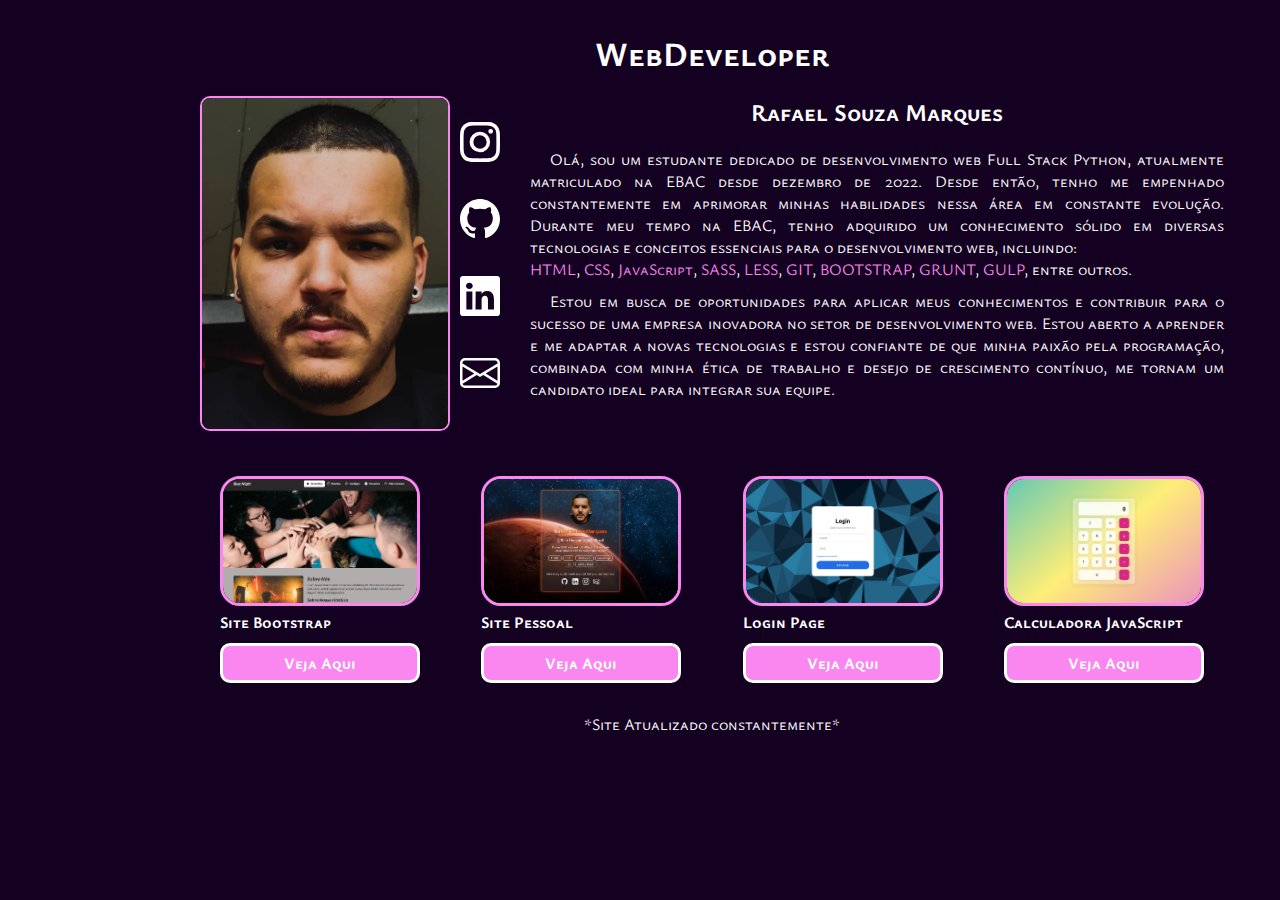
==== index.html @ 51029c61 "add files" ====
<!DOCTYPE html>
<html lang="en">
<head>
    <meta charset="UTF-8">
    <meta name="viewport" content="width=device-width, initial-scale=1.0">
    <title>Portifólio</title>
    <link rel="stylesheet" href="style.css">
</head>
<body>
    <div class="container">
        <header>
            <div class="animated-title">
                <div class="letter">W</div>
                <div class="letter">e</div>
                <div class="letter">b</div>
                <div class="letter">D</div>
                <div class="letter">e</div>
                <div class="letter">v</div>
                <div class="letter">e</div>
                <div class="letter">l</div>
                <div class="letter">o</div>
                <div class="letter">p</div>
                <div class="letter">e</div>
                <div class="letter">r</div>
            </div>
        </header>
        <section>
            <div class="layout">
                <div class="profile-photo">
                    <img src="./images/perfil.png" alt="Foto de Perfil">
                </div>
                <div class="social-links">
                    <a href="https://www.instagram.com/rsmarques/" target="_blank">
                        <svg xmlns="http://www.w3.org/2000/svg" width="16" height="16" fill="currentColor" class="bi bi-instagram" viewBox="0 0 16 16">
                            <path d="M8 0C5.829 0 5.556.01 4.703.048 3.85.088 3.269.222 2.76.42a3.917 3.917 0 0 0-1.417.923A3.927 3.927 0 0 0 .42 2.76C.222 3.268.087 3.85.048 4.7.01 5.555 0 5.827 0 8.001c0 2.172.01 2.444.048 3.297.04.852.174 1.433.372 1.942.205.526.478.972.923 1.417.444.445.89.719 1.416.923.51.198 1.09.333 1.942.372C5.555 15.99 5.827 16 8 16s2.444-.01 3.298-.048c.851-.04 1.434-.174 1.943-.372a3.916 3.916 0 0 0 1.416-.923c.445-.445.718-.891.923-1.417.197-.509.332-1.09.372-1.942C15.99 10.445 16 10.173 16 8s-.01-2.445-.048-3.299c-.04-.851-.175-1.433-.372-1.941a3.926 3.926 0 0 0-.923-1.417A3.911 3.911 0 0 0 13.24.42c-.51-.198-1.092-.333-1.943-.372C10.443.01 10.172 0 7.998 0h.003zm-.717 1.442h.718c2.136 0 2.389.007 3.232.046.78.035 1.204.166 1.486.275.373.145.64.319.92.599.28.28.453.546.598.92.11.281.24.705.275 1.485.039.843.047 1.096.047 3.231s-.008 2.389-.047 3.232c-.035.78-.166 1.203-.275 1.485a2.47 2.47 0 0 1-.599.919c-.28.28-.546.453-.92.598-.28.11-.704.24-1.485.276-.843.038-1.096.047-3.232.047s-2.39-.009-3.233-.047c-.78-.036-1.203-.166-1.485-.276a2.478 2.478 0 0 1-.92-.598 2.48 2.48 0 0 1-.6-.92c-.109-.281-.24-.705-.275-1.485-.038-.843-.046-1.096-.046-3.233 0-2.136.008-2.388.046-3.231.036-.78.166-1.204.276-1.486.145-.373.319-.64.599-.92.28-.28.546-.453.92-.598.282-.11.705-.24 1.485-.276.738-.034 1.024-.044 2.515-.045v.002zm4.988 1.328a.96.96 0 1 0 0 1.92.96.96 0 0 0 0-1.92zm-4.27 1.122a4.109 4.109 0 1 0 0 8.217 4.109 4.109 0 0 0 0-8.217zm0 1.441a2.667 2.667 0 1 1 0 5.334 2.667 2.667 0 0 1 0-5.334z"/>
                        </svg>
                    </a>
                    <a href="https://github.com/Juphyter" target="_blank">
                        <svg xmlns="http://www.w3.org/2000/svg" width="16" height="16" fill="currentColor" class="bi bi-github" viewBox="0 0 16 16">
                            <path d="M8 0C3.58 0 0 3.58 0 8c0 3.54 2.29 6.53 5.47 7.59.4.07.55-.17.55-.38 0-.19-.01-.82-.01-1.49-2.01.37-2.53-.49-2.69-.94-.09-.23-.48-.94-.82-1.13-.28-.15-.68-.52-.01-.53.63-.01 1.08.58 1.23.82.72 1.21 1.87.87 2.33.66.07-.52.28-.87.51-1.07-1.78-.2-3.64-.89-3.64-3.95 0-.87.31-1.59.82-2.15-.08-.2-.36-1.02.08-2.12 0 0 .67-.21 2.2.82.64-.18 1.32-.27 2-.27.68 0 1.36.09 2 .27 1.53-1.04 2.2-.82 2.2-.82.44 1.1.16 1.92.08 2.12.51.56.82 1.27.82 2.15 0 3.07-1.87 3.75-3.65 3.95.29.25.54.73.54 1.48 0 1.07-.01 1.93-.01 2.2 0 .21.15.46.55.38A8.012 8.012 0 0 0 16 8c0-4.42-3.58-8-8-8z"/>
                        </svg>
                    </a>
                    <a href="https://www.linkedin.com/in/rafael-marques-63996817b/" target="_blank">
                        <svg xmlns="http://www.w3.org/2000/svg" width="16" height="16" fill="currentColor" class="bi bi-linkedin" viewBox="0 0 16 16">
                            <path d="M0 1.146C0 .513.526 0 1.175 0h13.65C15.474 0 16 .513 16 1.146v13.708c0 .633-.526 1.146-1.175 1.146H1.175C.526 16 0 15.487 0 14.854V1.146zm4.943 12.248V6.169H2.542v7.225h2.401zm-1.2-8.212c.837 0 1.358-.554 1.358-1.248-.015-.709-.52-1.248-1.342-1.248-.822 0-1.359.54-1.359 1.248 0 .694.521 1.248 1.327 1.248h.016zm4.908 8.212V9.359c0-.216.016-.432.08-.586.173-.431.568-.878 1.232-.878.869 0 1.216.662 1.216 1.634v3.865h2.401V9.25c0-2.22-1.184-3.252-2.764-3.252-1.274 0-1.845.7-2.165 1.193v.025h-.016a5.54 5.54 0 0 1 .016-.025V6.169h-2.4c.03.678 0 7.225 0 7.225h2.4z"/>
                        </svg>
                    </a>
                    <a href="mailto:rsmarques128@gmail.com" target="_blank">
                        <svg xmlns="http://www.w3.org/2000/svg" width="16" height="16" fill="currentColor" class="bi bi-envelope" viewBox="0 0 16 16">
                            <path d="M0 4a2 2 0 0 1 2-2h12a2 2 0 0 1 2 2v8a2 2 0 0 1-2 2H2a2 2 0 0 1-2-2V4Zm2-1a1 1 0 0 0-1 1v.217l7 4.2 7-4.2V4a1 1 0 0 0-1-1H2Zm13 2.383-4.708 2.825L15 11.105V5.383Zm-.034 6.876-5.64-3.471L8 9.583l-1.326-.795-5.64 3.47A1 1 0 0 0 2 13h12a1 1 0 0 0 .966-.741ZM1 11.105l4.708-2.897L1 5.383v5.722Z"/>
                        </svg>
                    </a>
                </div>
                <div class="profile-text">
                    <h2>Rafael Souza Marques</h2>
                    <p><span class="space"></span>Olá, sou um estudante dedicado de desenvolvimento web Full Stack Python, atualmente matriculado na EBAC desde dezembro de 2022. Desde então, tenho me empenhado constantemente em aprimorar minhas habilidades nessa área em constante evolução. Durante meu tempo na EBAC, tenho adquirido um conhecimento sólido em diversas tecnologias e conceitos essenciais para o desenvolvimento web, incluindo:<br> <span class="text-highlight">HTML</span>, <span class="text-highlight">CSS</span>, <span class="text-highlight">JavaScript</span>, <span class="text-highlight">SASS</span>, <span class="text-highlight">LESS</span>, <span class="text-highlight">GIT</span>, <span class="text-highlight">BOOTSTRAP</span>, <span class="text-highlight">GRUNT</span>, <span class="text-highlight">GULP</span>, entre outros.</p>
                    <p><span class="space"></span>Estou em busca de oportunidades para aplicar meus conhecimentos e contribuir para o sucesso de uma empresa inovadora no setor de desenvolvimento web. Estou aberto a aprender e me adaptar a novas tecnologias e estou confiante de que minha paixão pela programação, combinada com minha ética de trabalho e desejo de crescimento contínuo, me tornam um candidato ideal para integrar sua equipe.</p>
                </div>
            </div>
        </section>
        <section class="project-link">
            <div class="sites">
                <img src="./images/sites/site1.png">
                <p class="subtitle">Site Bootstrap</p>
                <a href="https://best-night.vercel.app" target="_blank">
                    <button type="button">Veja Aqui</button>
                </a>
            </div>
            <div class="sites">
                <img src="./images/sites/site2.png">
                <p class="subtitle">Site Pessoal</p>
                <a href="https://profile-site-rust.vercel.app" target="_blank">
                    <button type="button">Veja Aqui</button>
                </a>
            </div>
            <div class="sites">
                <img src="./images/sites/site3.png">
                <p class="subtitle">Login Page</p>
                <a href="https://login-page-practice-alpha.vercel.app" target="_blank">
                    <button type="button">Veja Aqui</button>
                </a>
            </div>
            <div class="sites">
                <img src="./images/sites/site4.png">
                <p class="subtitle">Calculadora JavaScript</p>
                <a href="https://calculadora-treino.vercel.app" target="_blank">
                    <button type="button">Veja Aqui</button>
                </a>
            </div>
        </section>
        <footer>
            *Site Atualizado constantemente*
        </footer>
    </div>
</body>
</html>
---- style.css ----
@import url('https://fonts.googleapis.com/css2?family=Ysabeau+SC:wght@500;700&display=swap');

* {
    padding: 0;
    margin: 0;
    box-sizing: border-box;
    font-family: 'Ysabeau SC', sans-serif;
}

html, body, .wrapper {
    min-height: 100%;
}

a {
    text-decoration: none;
    color: none;
}

.space {
    padding-right: 20px;
}

.text-highlight {
    color: rgb(250, 135, 240);
}

body {
    background-color: #140021;
    color: #ffffff;
    background-position: unset;
}

.container {
    max-width: 1024px;
    width: 100%;
    margin: 10px 200px 10px 200px;
}

header {
    padding-top: 20px;
    padding-bottom: 20px;
    align-items: center;
    text-align: center;
}

.animated-title {
    display: flex;
    align-items: center;
    justify-content: center;
    font-size: 34px;
}

.letter {
    transition: 0.4s;
    transform: translateX(0);
    cursor: grab;
    color: #ffffff;
    font-weight: bold;
}

.letter:hover {
    cursor: pointer;
    transform: translateY(-1rem);
    background: -webkit-linear-gradient(120deg, hsl(290, 71%, 51%), hsl(298, 91%, 27%));
    -webkit-background-clip: text;
    -webkit-text-fill-color: transparent;
}

.layout {
    display: flex;
    padding-bottom: 20px;
}

.profile-photo img {
    width: 250px;
    border-radius: 10px;
    border: solid 2px rgb(250, 135, 240);
}

.social-links {
    display: block;
    padding: 10px;
}

.social-links a {
    color: #fff;
}

.social-links a svg {
    height: 4.5rem;
    width: 40px;
}

svg:hover {
    scale: 1.1;
    transition: 0.2s ease-out;
    cursor: pointer;
    color: rgb(250, 135, 240);
}

.profile-text {
    padding-left: 20px;
}

.profile-text h2 {
    align-items: center;
    text-align: center;
    padding-bottom: 20px;
}

.profile-text p {
    text-align: justify;
    padding-bottom: 10px;
}

.project-link {
    display: flex;
    justify-content: space-between;
}

.sites {
    padding: 20px;
}

.sites img {
    width: 200px;
    height: 130px;
    border-radius: 20px;
    border: solid 3px rgb(250, 135, 240);
}

.sites p {
    font-size: 16px;
    color: #fff;
    padding-bottom: 10px;
    font-weight: bold;
}

.sites button {
    display: block;
    width: 100%;
    padding: 6px 0;
    border: none;
    font-weight: bold;
    background-color: rgb(250, 135, 240);
    color: #fff;
    font-size: 16px;
    border-radius: 10px;
    border: solid 3px #fff;
}

.sites button:hover {
    scale: 1.1;
    transition: 0.2s ease-out;
    cursor: pointer;
}

footer {
    text-align: center;
    padding: 10px;
}
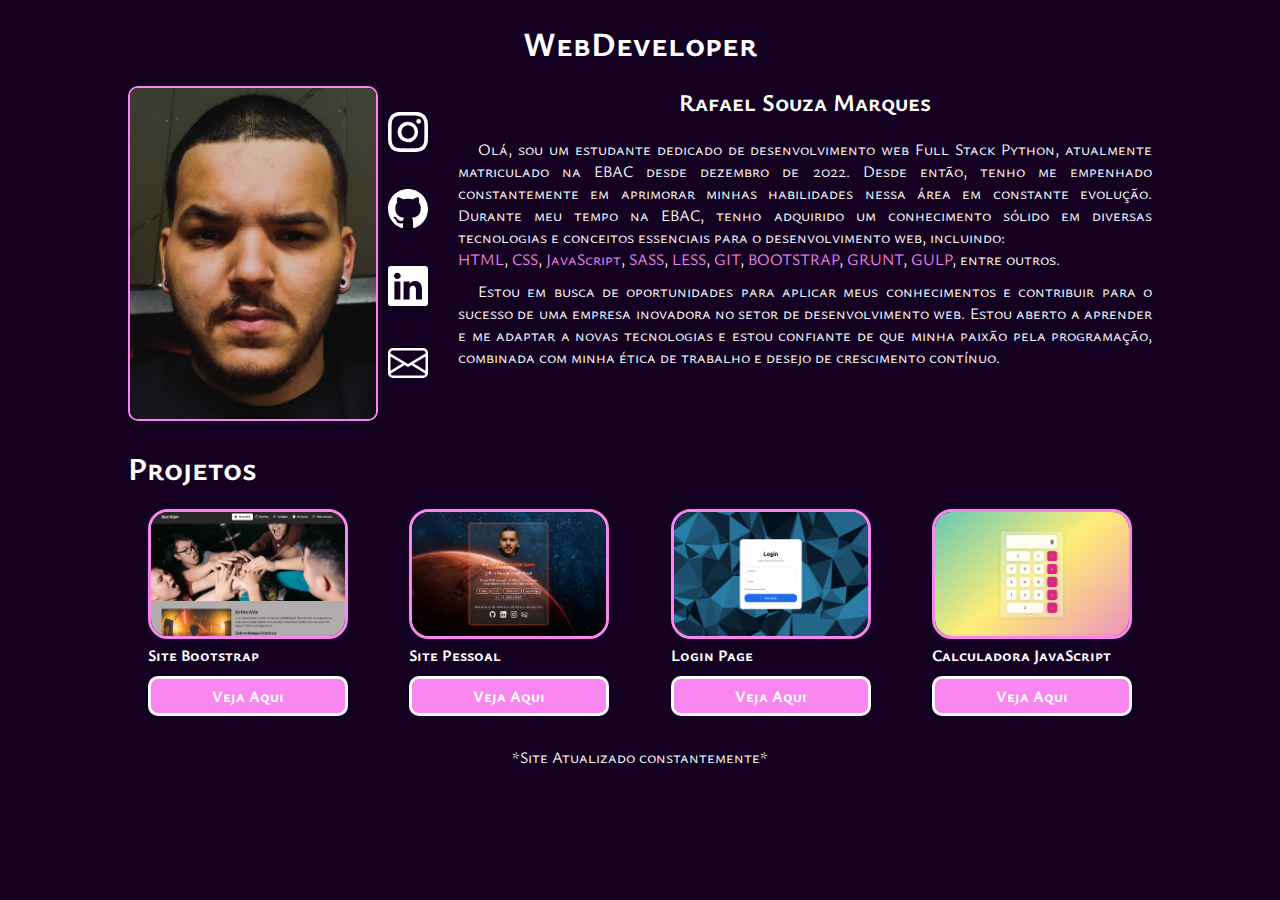
==== commit d4b9d65d: "Update index.html" ====
--- a/index.html
+++ b/index.html
@@ -54,10 +54,13 @@
                 <div class="profile-text">
                     <h2>Rafael Souza Marques</h2>
                     <p><span class="space"></span>Olá, sou um estudante dedicado de desenvolvimento web Full Stack Python, atualmente matriculado na EBAC desde dezembro de 2022. Desde então, tenho me empenhado constantemente em aprimorar minhas habilidades nessa área em constante evolução. Durante meu tempo na EBAC, tenho adquirido um conhecimento sólido em diversas tecnologias e conceitos essenciais para o desenvolvimento web, incluindo:<br> <span class="text-highlight">HTML</span>, <span class="text-highlight">CSS</span>, <span class="text-highlight">JavaScript</span>, <span class="text-highlight">SASS</span>, <span class="text-highlight">LESS</span>, <span class="text-highlight">GIT</span>, <span class="text-highlight">BOOTSTRAP</span>, <span class="text-highlight">GRUNT</span>, <span class="text-highlight">GULP</span>, entre outros.</p>
-                    <p><span class="space"></span>Estou em busca de oportunidades para aplicar meus conhecimentos e contribuir para o sucesso de uma empresa inovadora no setor de desenvolvimento web. Estou aberto a aprender e me adaptar a novas tecnologias e estou confiante de que minha paixão pela programação, combinada com minha ética de trabalho e desejo de crescimento contínuo, me tornam um candidato ideal para integrar sua equipe.</p>
+                    <p><span class="space"></span>Estou em busca de oportunidades para aplicar meus conhecimentos e contribuir para o sucesso de uma empresa inovadora no setor de desenvolvimento web. Estou aberto a aprender e me adaptar a novas tecnologias e estou confiante de que minha paixão pela programação, combinada com minha ética de trabalho e desejo de crescimento contínuo.</p>
                 </div>
             </div>
         </section>
+        <div class="project-title">
+            <h1>Projetos</h1>
+        </div>
         <section class="project-link">
             <div class="sites">
                 <img src="./images/sites/site1.png">
@@ -93,4 +96,4 @@
         </footer>
     </div>
 </body>
-</html>+</html>
--- a/style.css
+++ b/style.css
@@ -33,7 +33,7 @@
 .container {
     max-width: 1024px;
     width: 100%;
-    margin: 10px 200px 10px 200px;
+    margin: 0 auto;
 }
 
 header {
@@ -158,4 +158,96 @@
 footer {
     text-align: center;
     padding: 10px;
-}+}
+
+@media (min-width: 768px) and (max-width: 1023px) {
+    .container {
+        width: 80%;
+    }
+    
+    .layout {
+      display: block;
+    }
+    
+    .profile-photo {
+        align-items: center;
+        justify-content: center;
+        text-align: center;
+    }
+
+    .profile-photo img {
+      width: 100%;
+      max-width: 250px;
+      height: auto;
+    }
+
+    .social-links {
+        display: flex;
+        align-items: center;
+        justify-content: center;
+    }
+    
+    .social-links svg {
+        padding: 5px;
+    }
+    
+    .project-link {
+        display: grid;
+        grid-template-columns: 1fr 1fr;
+
+    }
+
+    .sites img {
+      width: 100%;
+      height: auto;
+    }
+}
+  
+@media (max-width: 768px) {
+    .container {
+        max-width: 640px;
+        width: 80%;
+    }
+
+    .layout {
+        display: block;
+    }
+
+    .profile-photo {
+        align-items: center;
+        justify-content: center;
+        text-align: center;
+    }
+
+    .profile-photo img {
+        width: 100%;
+        max-width: 40%;
+    }
+
+    .social-links {
+        display: flex;
+        align-items: center;
+        justify-content: center;
+    }
+
+    .social-links svg {
+        padding: 5px;
+    }
+
+    .profile-text {
+        padding-left: 0;
+        padding-right: 20px;
+    }
+      
+    
+    .project-link {
+        display: block;
+        align-items: center;
+        justify-content: center;
+    }
+
+    .project-link img {
+        width: 100%;
+        height: 100%;
+    }
+}
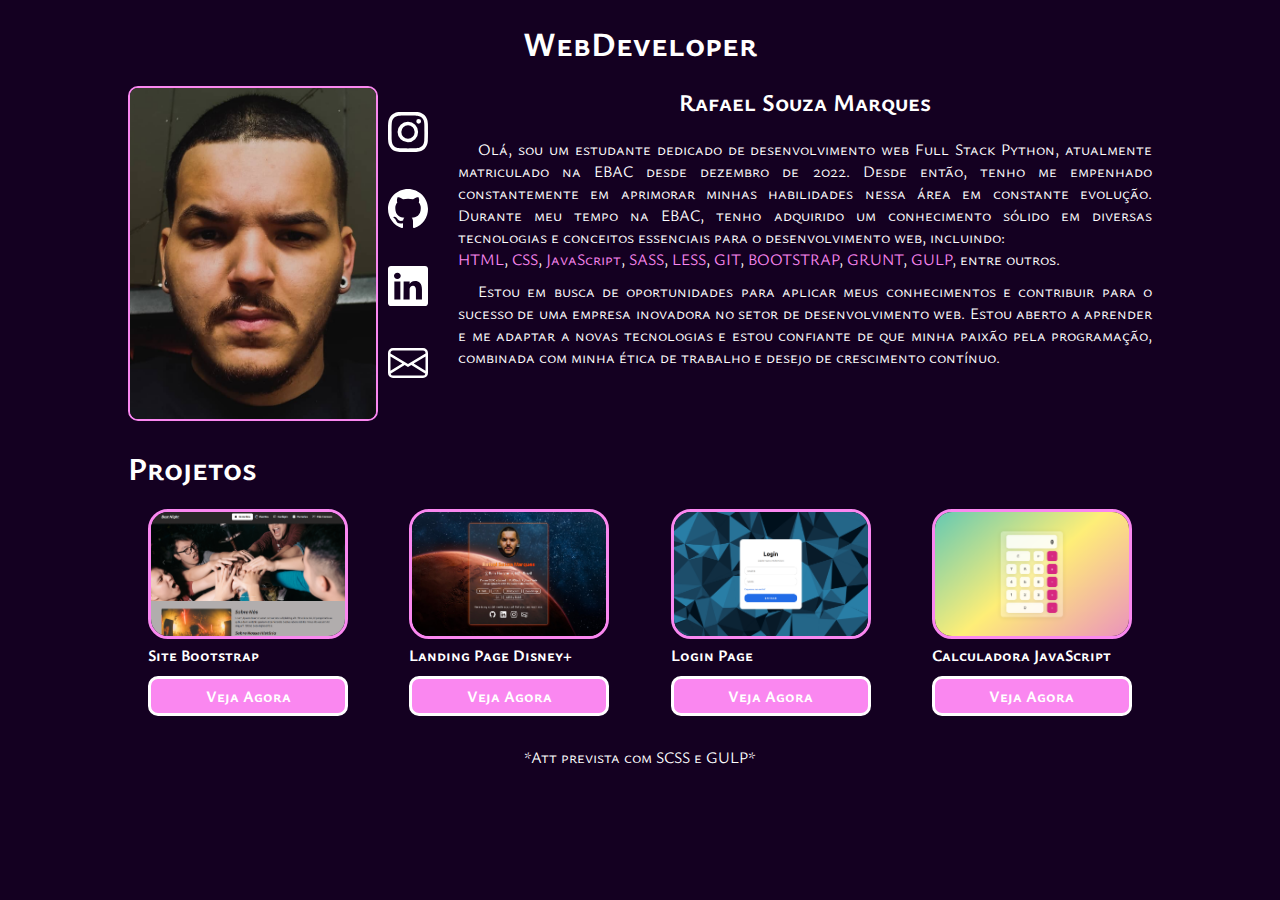
==== commit debff8a8: "Add teste" ====
--- a/index.html
+++ b/index.html
@@ -3,7 +3,7 @@
 <head>
     <meta charset="UTF-8">
     <meta name="viewport" content="width=device-width, initial-scale=1.0">
-    <title>Portifólio</title>
+    <title>Portfólio Rafael teste</title>
     <link rel="stylesheet" href="style.css">
 </head>
 <body>
@@ -35,7 +35,7 @@
                             <path d="M8 0C5.829 0 5.556.01 4.703.048 3.85.088 3.269.222 2.76.42a3.917 3.917 0 0 0-1.417.923A3.927 3.927 0 0 0 .42 2.76C.222 3.268.087 3.85.048 4.7.01 5.555 0 5.827 0 8.001c0 2.172.01 2.444.048 3.297.04.852.174 1.433.372 1.942.205.526.478.972.923 1.417.444.445.89.719 1.416.923.51.198 1.09.333 1.942.372C5.555 15.99 5.827 16 8 16s2.444-.01 3.298-.048c.851-.04 1.434-.174 1.943-.372a3.916 3.916 0 0 0 1.416-.923c.445-.445.718-.891.923-1.417.197-.509.332-1.09.372-1.942C15.99 10.445 16 10.173 16 8s-.01-2.445-.048-3.299c-.04-.851-.175-1.433-.372-1.941a3.926 3.926 0 0 0-.923-1.417A3.911 3.911 0 0 0 13.24.42c-.51-.198-1.092-.333-1.943-.372C10.443.01 10.172 0 7.998 0h.003zm-.717 1.442h.718c2.136 0 2.389.007 3.232.046.78.035 1.204.166 1.486.275.373.145.64.319.92.599.28.28.453.546.598.92.11.281.24.705.275 1.485.039.843.047 1.096.047 3.231s-.008 2.389-.047 3.232c-.035.78-.166 1.203-.275 1.485a2.47 2.47 0 0 1-.599.919c-.28.28-.546.453-.92.598-.28.11-.704.24-1.485.276-.843.038-1.096.047-3.232.047s-2.39-.009-3.233-.047c-.78-.036-1.203-.166-1.485-.276a2.478 2.478 0 0 1-.92-.598 2.48 2.48 0 0 1-.6-.92c-.109-.281-.24-.705-.275-1.485-.038-.843-.046-1.096-.046-3.233 0-2.136.008-2.388.046-3.231.036-.78.166-1.204.276-1.486.145-.373.319-.64.599-.92.28-.28.546-.453.92-.598.282-.11.705-.24 1.485-.276.738-.034 1.024-.044 2.515-.045v.002zm4.988 1.328a.96.96 0 1 0 0 1.92.96.96 0 0 0 0-1.92zm-4.27 1.122a4.109 4.109 0 1 0 0 8.217 4.109 4.109 0 0 0 0-8.217zm0 1.441a2.667 2.667 0 1 1 0 5.334 2.667 2.667 0 0 1 0-5.334z"/>
                         </svg>
                     </a>
-                    <a href="https://github.com/Juphyter" target="_blank">
+                    <a href="https://github.com/RafaelMarques128" target="_blank">
                         <svg xmlns="http://www.w3.org/2000/svg" width="16" height="16" fill="currentColor" class="bi bi-github" viewBox="0 0 16 16">
                             <path d="M8 0C3.58 0 0 3.58 0 8c0 3.54 2.29 6.53 5.47 7.59.4.07.55-.17.55-.38 0-.19-.01-.82-.01-1.49-2.01.37-2.53-.49-2.69-.94-.09-.23-.48-.94-.82-1.13-.28-.15-.68-.52-.01-.53.63-.01 1.08.58 1.23.82.72 1.21 1.87.87 2.33.66.07-.52.28-.87.51-1.07-1.78-.2-3.64-.89-3.64-3.95 0-.87.31-1.59.82-2.15-.08-.2-.36-1.02.08-2.12 0 0 .67-.21 2.2.82.64-.18 1.32-.27 2-.27.68 0 1.36.09 2 .27 1.53-1.04 2.2-.82 2.2-.82.44 1.1.16 1.92.08 2.12.51.56.82 1.27.82 2.15 0 3.07-1.87 3.75-3.65 3.95.29.25.54.73.54 1.48 0 1.07-.01 1.93-.01 2.2 0 .21.15.46.55.38A8.012 8.012 0 0 0 16 8c0-4.42-3.58-8-8-8z"/>
                         </svg>
@@ -45,7 +45,7 @@
                             <path d="M0 1.146C0 .513.526 0 1.175 0h13.65C15.474 0 16 .513 16 1.146v13.708c0 .633-.526 1.146-1.175 1.146H1.175C.526 16 0 15.487 0 14.854V1.146zm4.943 12.248V6.169H2.542v7.225h2.401zm-1.2-8.212c.837 0 1.358-.554 1.358-1.248-.015-.709-.52-1.248-1.342-1.248-.822 0-1.359.54-1.359 1.248 0 .694.521 1.248 1.327 1.248h.016zm4.908 8.212V9.359c0-.216.016-.432.08-.586.173-.431.568-.878 1.232-.878.869 0 1.216.662 1.216 1.634v3.865h2.401V9.25c0-2.22-1.184-3.252-2.764-3.252-1.274 0-1.845.7-2.165 1.193v.025h-.016a5.54 5.54 0 0 1 .016-.025V6.169h-2.4c.03.678 0 7.225 0 7.225h2.4z"/>
                         </svg>
                     </a>
-                    <a href="mailto:rsmarques128@gmail.com" target="_blank">
+                    <a href="mailto:rsmarquesprog@gmail.com" target="_blank">
                         <svg xmlns="http://www.w3.org/2000/svg" width="16" height="16" fill="currentColor" class="bi bi-envelope" viewBox="0 0 16 16">
                             <path d="M0 4a2 2 0 0 1 2-2h12a2 2 0 0 1 2 2v8a2 2 0 0 1-2 2H2a2 2 0 0 1-2-2V4Zm2-1a1 1 0 0 0-1 1v.217l7 4.2 7-4.2V4a1 1 0 0 0-1-1H2Zm13 2.383-4.708 2.825L15 11.105V5.383Zm-.034 6.876-5.64-3.471L8 9.583l-1.326-.795-5.64 3.47A1 1 0 0 0 2 13h12a1 1 0 0 0 .966-.741ZM1 11.105l4.708-2.897L1 5.383v5.722Z"/>
                         </svg>
@@ -66,33 +66,33 @@
                 <img src="./images/sites/site1.png">
                 <p class="subtitle">Site Bootstrap</p>
                 <a href="https://best-night.vercel.app" target="_blank">
-                    <button type="button">Veja Aqui</button>
+                    <button type="button">Veja Agora</button>
                 </a>
             </div>
             <div class="sites">
                 <img src="./images/sites/site2.png">
-                <p class="subtitle">Site Pessoal</p>
-                <a href="https://profile-site-rust.vercel.app" target="_blank">
-                    <button type="button">Veja Aqui</button>
+                <p class="subtitle">Landing Page Disney+</p>
+                <a href="https://clone-disneyplus-ojfk.vercel.app" target="_blank">
+                    <button type="button">Veja Agora</button>
                 </a>
             </div>
             <div class="sites">
                 <img src="./images/sites/site3.png">
                 <p class="subtitle">Login Page</p>
                 <a href="https://login-page-practice-alpha.vercel.app" target="_blank">
-                    <button type="button">Veja Aqui</button>
+                    <button type="button">Veja Agora</button>
                 </a>
             </div>
             <div class="sites">
                 <img src="./images/sites/site4.png">
                 <p class="subtitle">Calculadora JavaScript</p>
                 <a href="https://calculadora-treino.vercel.app" target="_blank">
-                    <button type="button">Veja Aqui</button>
+                    <button type="button">Veja Agora</button>
                 </a>
             </div>
         </section>
         <footer>
-            *Site Atualizado constantemente*
+            *Att prevista com SCSS e GULP*
         </footer>
     </div>
 </body>
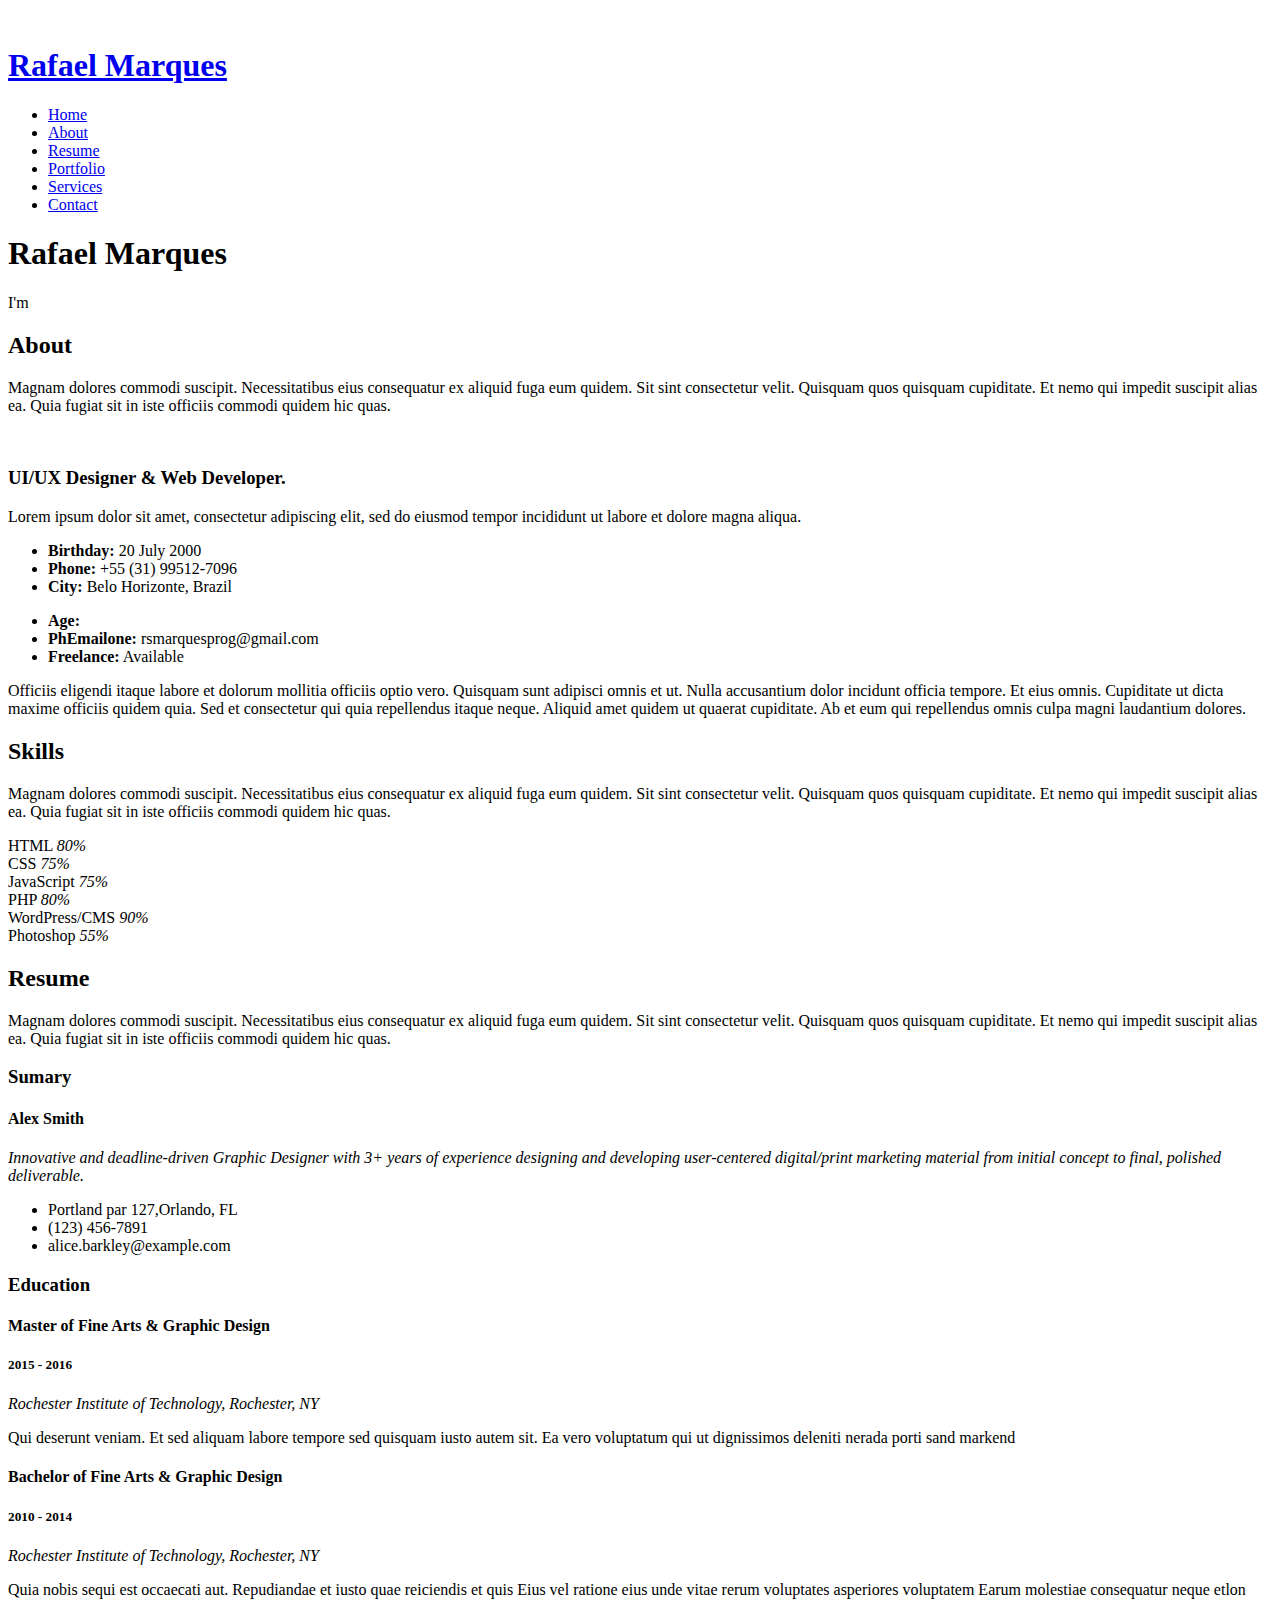
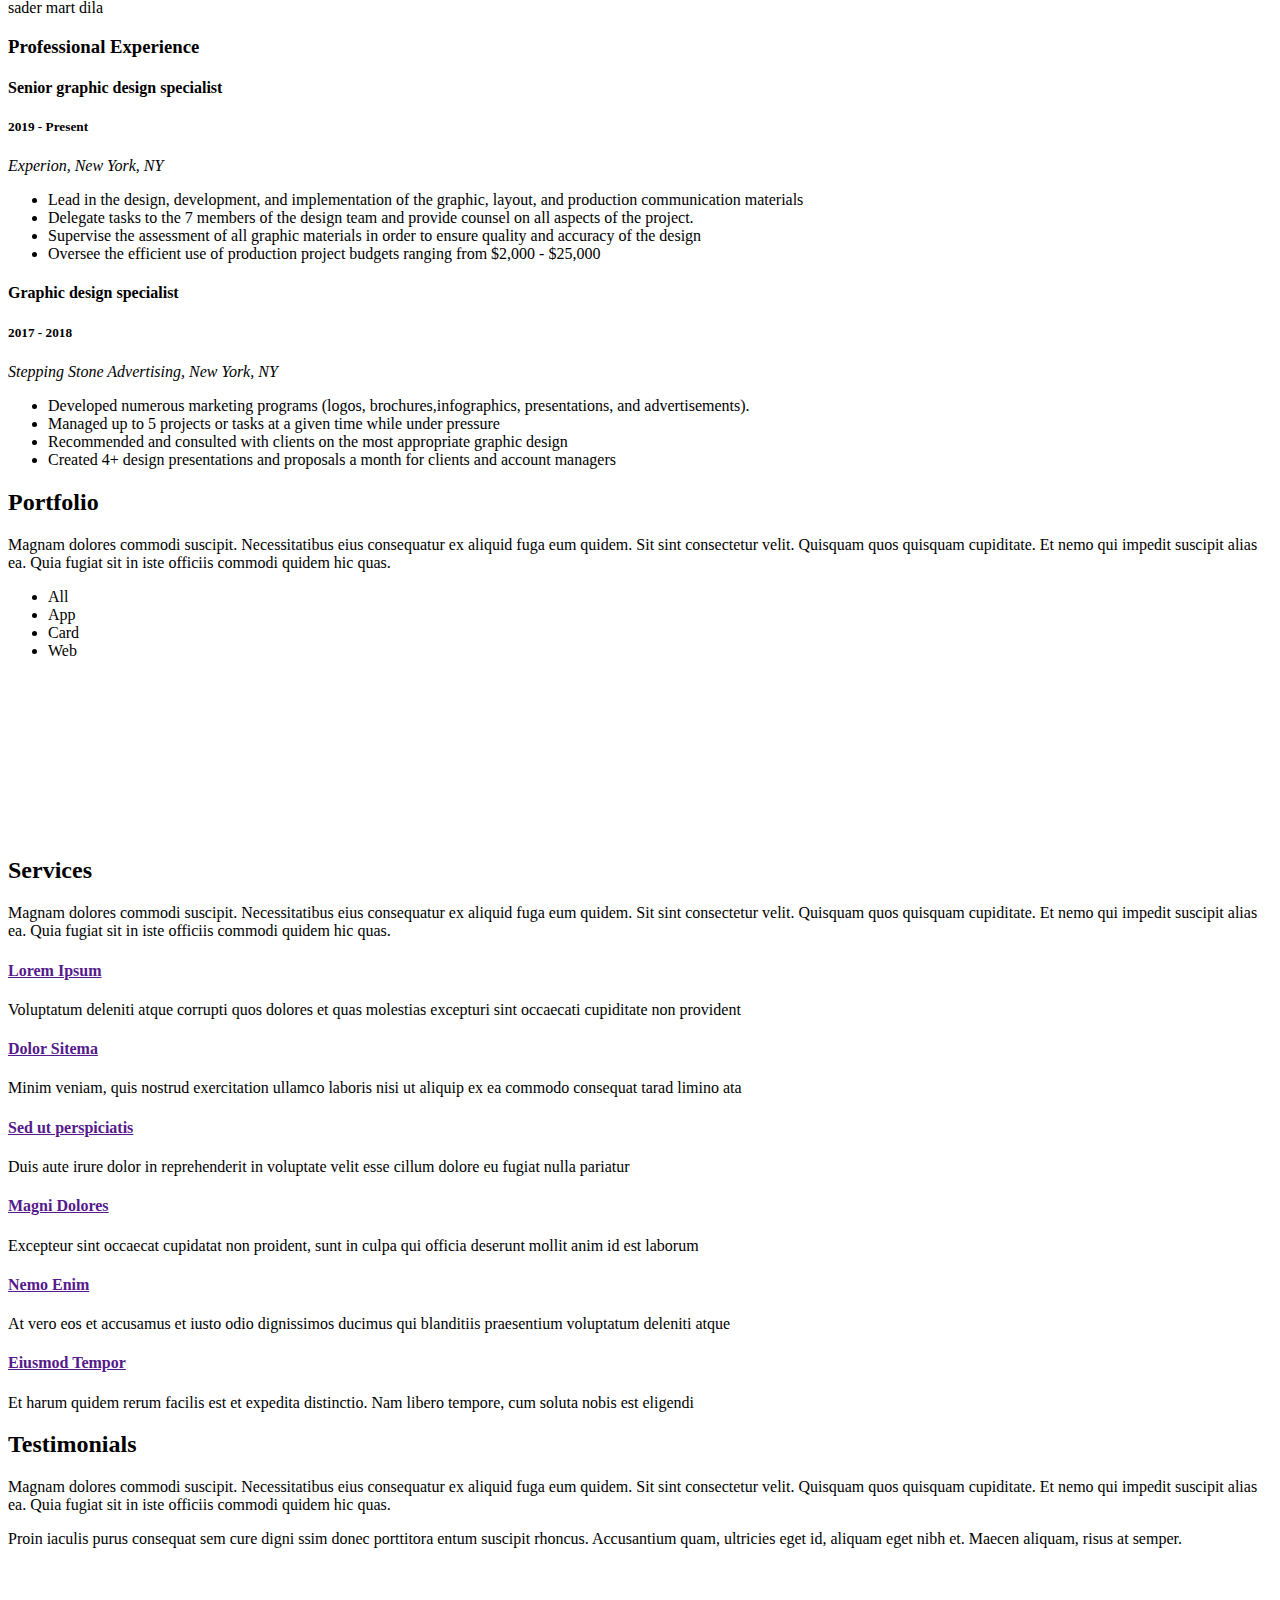
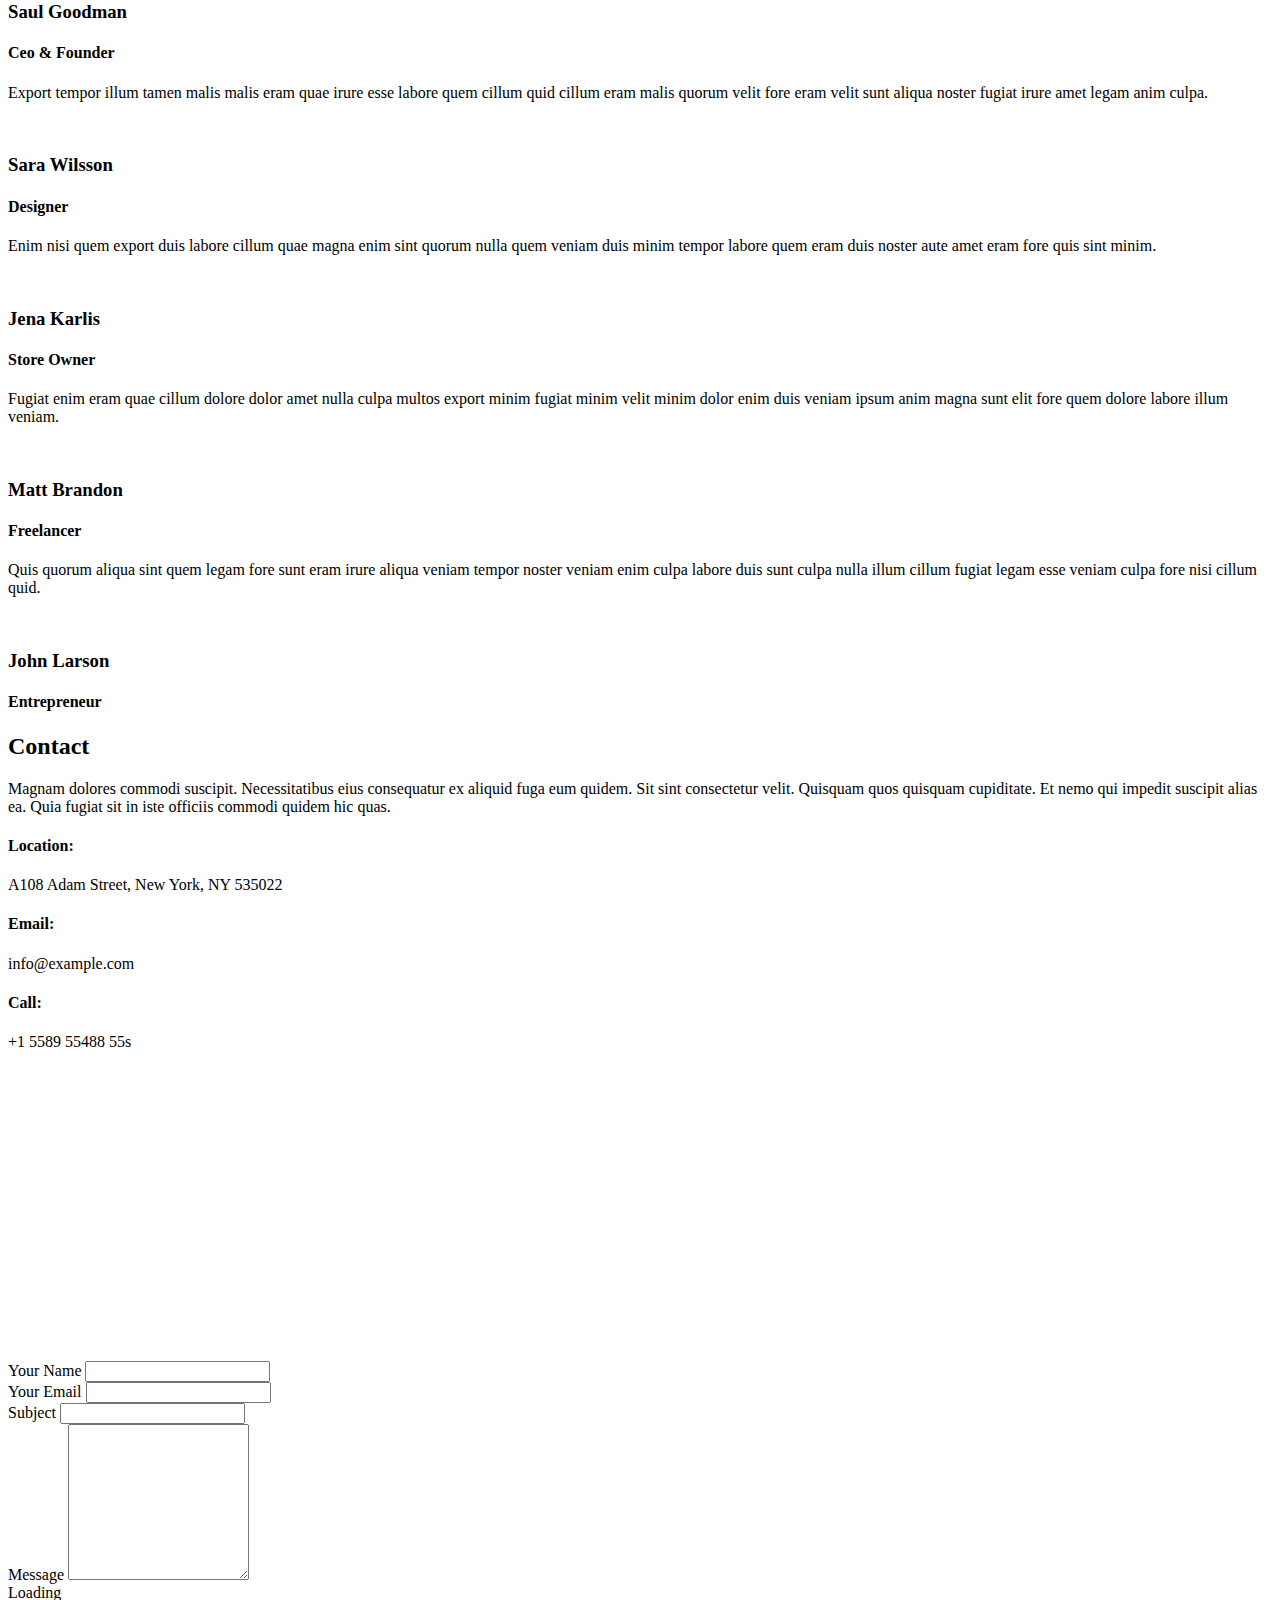
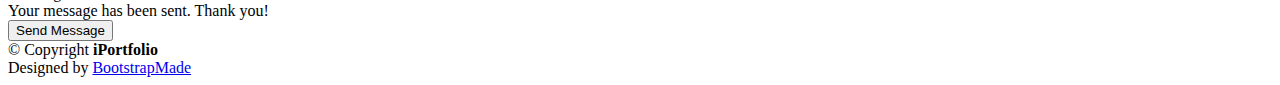
==== commit 826a0fc2: "Add age date script" ====
--- a/index.html
+++ b/index.html
@@ -1,99 +1,611 @@
 <!DOCTYPE html>
-<html lang="en">
+<html lang="pt-br">
+
 <head>
-    <meta charset="UTF-8">
-    <meta name="viewport" content="width=device-width, initial-scale=1.0">
-    <title>Portfólio Rafael teste</title>
-    <link rel="stylesheet" href="style.css">
+  <meta charset="utf-8">
+  <meta content="width=device-width, initial-scale=1.0" name="viewport">
+
+  <title>Portfolio</title>
+  <meta content="" name="description">
+  <meta content="" name="keywords">
+
+  <!-- Favicons -->
+  <link href="assets/img/favicon.png" rel="icon">
+  <link href="assets/img/apple-touch-icon.png" rel="apple-touch-icon">
+
+  <!-- Google Fonts -->
+  <link href="https://fonts.googleapis.com/css?family=Open+Sans:300,300i,400,400i,600,600i,700,700i|Raleway:300,300i,400,400i,500,500i,600,600i,700,700i|Poppins:300,300i,400,400i,500,500i,600,600i,700,700i" rel="stylesheet">
+
+  <!-- Vendor CSS Files -->
+  <link href="assets/vendor/aos/aos.css" rel="stylesheet">
+  <link href="assets/vendor/bootstrap/css/bootstrap.min.css" rel="stylesheet">
+  <link href="assets/vendor/bootstrap-icons/bootstrap-icons.css" rel="stylesheet">
+  <link href="assets/vendor/boxicons/css/boxicons.min.css" rel="stylesheet">
+  <link href="assets/vendor/glightbox/css/glightbox.min.css" rel="stylesheet">
+  <link href="assets/vendor/swiper/swiper-bundle.min.css" rel="stylesheet">
+
+  <!-- Template Main CSS File -->
+  <link href="assets/css/style.css" rel="stylesheet">
+
+  <!-- =======================================================
+  * Template Name: iPortfolio
+  * Updated: Jan 29 2024 with Bootstrap v5.3.2
+  * Template URL: https://bootstrapmade.com/iportfolio-bootstrap-portfolio-websites-template/
+  * Author: BootstrapMade.com
+  * License: https://bootstrapmade.com/license/
+  ======================================================== -->
 </head>
+
 <body>
+
+  <!-- ======= Mobile nav toggle button ======= -->
+  <i class="bi bi-list mobile-nav-toggle d-xl-none"></i>
+
+  <!-- ======= Header ======= -->
+  <header id="header">
+    <div class="d-flex flex-column">
+
+      <div class="profile">
+        <img src="assets/img/profile-img.jpg" alt="" class="img-fluid rounded-circle">
+        <h1 class="text-light"><a href="index.html">Rafael Marques</a></h1>
+        <div class="social-links mt-3 text-center">
+          <a href="#" class="twitter"><i class="bx bxl-twitter"></i></a>
+          <a href="#" class="facebook"><i class="bx bxl-facebook"></i></a>
+          <a href="#" class="instagram"><i class="bx bxl-instagram"></i></a>
+          <a href="#" class="linkedin"><i class="bx bxl-linkedin"></i></a>
+        </div>
+      </div>
+
+      <nav id="navbar" class="nav-menu navbar">
+        <ul>
+          <li><a href="#hero" class="nav-link scrollto active"><i class="bx bx-home"></i> <span>Home</span></a></li>
+          <li><a href="#about" class="nav-link scrollto"><i class="bx bx-user"></i> <span>About</span></a></li>
+          <li><a href="#resume" class="nav-link scrollto"><i class="bx bx-file-blank"></i> <span>Resume</span></a></li>
+          <li><a href="#portfolio" class="nav-link scrollto"><i class="bx bx-book-content"></i> <span>Portfolio</span></a></li>
+          <li><a href="#services" class="nav-link scrollto"><i class="bx bx-server"></i> <span>Services</span></a></li>
+          <li><a href="#contact" class="nav-link scrollto"><i class="bx bx-envelope"></i> <span>Contact</span></a></li>
+        </ul>
+      </nav><!-- .nav-menu -->
+    </div>
+  </header><!-- End Header -->
+
+  <!-- ======= Hero Section ======= -->
+  <section id="hero" class="d-flex flex-column justify-content-center align-items-center">
+    <div class="hero-container" data-aos="fade-in">
+      <h1>Rafael Marques</h1>
+      <p>I'm <span class="typed" data-typed-items="Designer, Developer, Freelancer, Photographer"></span></p>
+    </div>
+  </section><!-- End Hero -->
+
+  <main id="main">
+
+    <!-- ======= About Section ======= -->
+    <section id="about" class="about">
+      <div class="container">
+
+        <div class="section-title">
+          <h2>About</h2>
+          <p>Magnam dolores commodi suscipit. Necessitatibus eius consequatur ex aliquid fuga eum quidem. Sit sint consectetur velit. Quisquam quos quisquam cupiditate. Et nemo qui impedit suscipit alias ea. Quia fugiat sit in iste officiis commodi quidem hic quas.</p>
+        </div>
+
+        <div class="row">
+          <div class="col-lg-4" data-aos="fade-right">
+            <img src="assets/img/profile-img.jpg" class="img-fluid" alt="">
+          </div>
+          <div class="col-lg-8 pt-4 pt-lg-0 content" data-aos="fade-left">
+            <h3>UI/UX Designer &amp; Web Developer.</h3>
+            <p class="fst-italic">
+              Lorem ipsum dolor sit amet, consectetur adipiscing elit, sed do eiusmod tempor incididunt ut labore et dolore
+              magna aliqua.
+            </p>
+            <div class="row">
+              <div class="col-lg-6">
+                <ul>
+                  <li><i class="bi bi-chevron-right"></i> <strong>Birthday:</strong> <span>20 July 2000</span></li>
+                  <li><i class="bi bi-chevron-right"></i> <strong>Phone:</strong> <span>+55 (31) 99512-7096</span></li>
+                  <li><i class="bi bi-chevron-right"></i> <strong>City:</strong> <span>Belo Horizonte, Brazil</span></li>
+                </ul>
+              </div>
+              <div class="col-lg-6">
+                <ul>
+                  <li><i class="bi bi-chevron-right"></i> <strong>Age:</strong> <span id="myAge"></span></li>
+                  <li><i class="bi bi-chevron-right"></i> <strong>PhEmailone:</strong> <span>rsmarquesprog@gmail.com</span></li>
+                  <li><i class="bi bi-chevron-right"></i> <strong>Freelance:</strong> <span>Available</span></li>
+                </ul>
+              </div>
+            </div>
+            <p>
+              Officiis eligendi itaque labore et dolorum mollitia officiis optio vero. Quisquam sunt adipisci omnis et ut. Nulla accusantium dolor incidunt officia tempore. Et eius omnis.
+              Cupiditate ut dicta maxime officiis quidem quia. Sed et consectetur qui quia repellendus itaque neque. Aliquid amet quidem ut quaerat cupiditate. Ab et eum qui repellendus omnis culpa magni laudantium dolores.
+            </p>
+          </div>
+        </div>
+
+      </div>
+    </section><!-- End About Section -->
+
+    <!-- ======= Skills Section ======= -->
+    <section id="skills" class="skills section-bg">
+      <div class="container">
+
+        <div class="section-title">
+          <h2>Skills</h2>
+          <p>Magnam dolores commodi suscipit. Necessitatibus eius consequatur ex aliquid fuga eum quidem. Sit sint consectetur velit. Quisquam quos quisquam cupiditate. Et nemo qui impedit suscipit alias ea. Quia fugiat sit in iste officiis commodi quidem hic quas.</p>
+        </div>
+
+        <div class="row skills-content">
+
+          <div class="col-lg-6" data-aos="fade-up">
+
+            <div class="progress">
+              <span class="skill">HTML <i class="val">80%</i></span>
+              <div class="progress-bar-wrap">
+                <div class="progress-bar" role="progressbar" aria-valuenow="80" aria-valuemin="0" aria-valuemax="100"></div>
+              </div>
+            </div>
+
+            <div class="progress">
+              <span class="skill">CSS <i class="val">75%</i></span>
+              <div class="progress-bar-wrap">
+                <div class="progress-bar" role="progressbar" aria-valuenow="75" aria-valuemin="0" aria-valuemax="100"></div>
+              </div>
+            </div>
+
+            <div class="progress">
+              <span class="skill">JavaScript <i class="val">75%</i></span>
+              <div class="progress-bar-wrap">
+                <div class="progress-bar" role="progressbar" aria-valuenow="75" aria-valuemin="0" aria-valuemax="100"></div>
+              </div>
+            </div>
+
+          </div>
+
+          <div class="col-lg-6" data-aos="fade-up" data-aos-delay="100">
+
+            <div class="progress">
+              <span class="skill">PHP <i class="val">80%</i></span>
+              <div class="progress-bar-wrap">
+                <div class="progress-bar" role="progressbar" aria-valuenow="80" aria-valuemin="0" aria-valuemax="100"></div>
+              </div>
+            </div>
+
+            <div class="progress">
+              <span class="skill">WordPress/CMS <i class="val">90%</i></span>
+              <div class="progress-bar-wrap">
+                <div class="progress-bar" role="progressbar" aria-valuenow="90" aria-valuemin="0" aria-valuemax="100"></div>
+              </div>
+            </div>
+
+            <div class="progress">
+              <span class="skill">Photoshop <i class="val">55%</i></span>
+              <div class="progress-bar-wrap">
+                <div class="progress-bar" role="progressbar" aria-valuenow="55" aria-valuemin="0" aria-valuemax="100"></div>
+              </div>
+            </div>
+
+          </div>
+
+        </div>
+
+      </div>
+    </section><!-- End Skills Section -->
+
+    <!-- ======= Resume Section ======= -->
+    <section id="resume" class="resume">
+      <div class="container">
+
+        <div class="section-title">
+          <h2>Resume</h2>
+          <p>Magnam dolores commodi suscipit. Necessitatibus eius consequatur ex aliquid fuga eum quidem. Sit sint consectetur velit. Quisquam quos quisquam cupiditate. Et nemo qui impedit suscipit alias ea. Quia fugiat sit in iste officiis commodi quidem hic quas.</p>
+        </div>
+
+        <div class="row">
+          <div class="col-lg-6" data-aos="fade-up">
+            <h3 class="resume-title">Sumary</h3>
+            <div class="resume-item pb-0">
+              <h4>Alex Smith</h4>
+              <p><em>Innovative and deadline-driven Graphic Designer with 3+ years of experience designing and developing user-centered digital/print marketing material from initial concept to final, polished deliverable.</em></p>
+              <ul>
+                <li>Portland par 127,Orlando, FL</li>
+                <li>(123) 456-7891</li>
+                <li>alice.barkley@example.com</li>
+              </ul>
+            </div>
+
+            <h3 class="resume-title">Education</h3>
+            <div class="resume-item">
+              <h4>Master of Fine Arts &amp; Graphic Design</h4>
+              <h5>2015 - 2016</h5>
+              <p><em>Rochester Institute of Technology, Rochester, NY</em></p>
+              <p>Qui deserunt veniam. Et sed aliquam labore tempore sed quisquam iusto autem sit. Ea vero voluptatum qui ut dignissimos deleniti nerada porti sand markend</p>
+            </div>
+            <div class="resume-item">
+              <h4>Bachelor of Fine Arts &amp; Graphic Design</h4>
+              <h5>2010 - 2014</h5>
+              <p><em>Rochester Institute of Technology, Rochester, NY</em></p>
+              <p>Quia nobis sequi est occaecati aut. Repudiandae et iusto quae reiciendis et quis Eius vel ratione eius unde vitae rerum voluptates asperiores voluptatem Earum molestiae consequatur neque etlon sader mart dila</p>
+            </div>
+          </div>
+          <div class="col-lg-6" data-aos="fade-up" data-aos-delay="100">
+            <h3 class="resume-title">Professional Experience</h3>
+            <div class="resume-item">
+              <h4>Senior graphic design specialist</h4>
+              <h5>2019 - Present</h5>
+              <p><em>Experion, New York, NY </em></p>
+              <ul>
+                <li>Lead in the design, development, and implementation of the graphic, layout, and production communication materials</li>
+                <li>Delegate tasks to the 7 members of the design team and provide counsel on all aspects of the project. </li>
+                <li>Supervise the assessment of all graphic materials in order to ensure quality and accuracy of the design</li>
+                <li>Oversee the efficient use of production project budgets ranging from $2,000 - $25,000</li>
+              </ul>
+            </div>
+            <div class="resume-item">
+              <h4>Graphic design specialist</h4>
+              <h5>2017 - 2018</h5>
+              <p><em>Stepping Stone Advertising, New York, NY</em></p>
+              <ul>
+                <li>Developed numerous marketing programs (logos, brochures,infographics, presentations, and advertisements).</li>
+                <li>Managed up to 5 projects or tasks at a given time while under pressure</li>
+                <li>Recommended and consulted with clients on the most appropriate graphic design</li>
+                <li>Created 4+ design presentations and proposals a month for clients and account managers</li>
+              </ul>
+            </div>
+          </div>
+        </div>
+
+      </div>
+    </section><!-- End Resume Section -->
+
+    <!-- ======= Portfolio Section ======= -->
+    <section id="portfolio" class="portfolio section-bg">
+      <div class="container">
+
+        <div class="section-title">
+          <h2>Portfolio</h2>
+          <p>Magnam dolores commodi suscipit. Necessitatibus eius consequatur ex aliquid fuga eum quidem. Sit sint consectetur velit. Quisquam quos quisquam cupiditate. Et nemo qui impedit suscipit alias ea. Quia fugiat sit in iste officiis commodi quidem hic quas.</p>
+        </div>
+
+        <div class="row" data-aos="fade-up">
+          <div class="col-lg-12 d-flex justify-content-center">
+            <ul id="portfolio-flters">
+              <li data-filter="*" class="filter-active">All</li>
+              <li data-filter=".filter-app">App</li>
+              <li data-filter=".filter-card">Card</li>
+              <li data-filter=".filter-web">Web</li>
+            </ul>
+          </div>
+        </div>
+
+        <div class="row portfolio-container" data-aos="fade-up" data-aos-delay="100">
+
+          <div class="col-lg-4 col-md-6 portfolio-item filter-app">
+            <div class="portfolio-wrap">
+              <img src="assets/img/portfolio/portfolio-1.jpg" class="img-fluid" alt="">
+              <div class="portfolio-links">
+                <a href="assets/img/portfolio/portfolio-1.jpg" data-gallery="portfolioGallery" class="portfolio-lightbox" title="App 1"><i class="bx bx-plus"></i></a>
+                <a href="portfolio-details.html" title="More Details"><i class="bx bx-link"></i></a>
+              </div>
+            </div>
+          </div>
+
+          <div class="col-lg-4 col-md-6 portfolio-item filter-web">
+            <div class="portfolio-wrap">
+              <img src="assets/img/portfolio/portfolio-2.jpg" class="img-fluid" alt="">
+              <div class="portfolio-links">
+                <a href="assets/img/portfolio/portfolio-2.jpg" data-gallery="portfolioGallery" class="portfolio-lightbox" title="Web 3"><i class="bx bx-plus"></i></a>
+                <a href="portfolio-details.html" title="More Details"><i class="bx bx-link"></i></a>
+              </div>
+            </div>
+          </div>
+
+          <div class="col-lg-4 col-md-6 portfolio-item filter-app">
+            <div class="portfolio-wrap">
+              <img src="assets/img/portfolio/portfolio-3.jpg" class="img-fluid" alt="">
+              <div class="portfolio-links">
+                <a href="assets/img/portfolio/portfolio-3.jpg" data-gallery="portfolioGallery" class="portfolio-lightbox" title="App 2"><i class="bx bx-plus"></i></a>
+                <a href="portfolio-details.html" title="More Details"><i class="bx bx-link"></i></a>
+              </div>
+            </div>
+          </div>
+
+          <div class="col-lg-4 col-md-6 portfolio-item filter-card">
+            <div class="portfolio-wrap">
+              <img src="assets/img/portfolio/portfolio-4.jpg" class="img-fluid" alt="">
+              <div class="portfolio-links">
+                <a href="assets/img/portfolio/portfolio-4.jpg" data-gallery="portfolioGallery" class="portfolio-lightbox" title="Card 2"><i class="bx bx-plus"></i></a>
+                <a href="portfolio-details.html" title="More Details"><i class="bx bx-link"></i></a>
+              </div>
+            </div>
+          </div>
+
+          <div class="col-lg-4 col-md-6 portfolio-item filter-web">
+            <div class="portfolio-wrap">
+              <img src="assets/img/portfolio/portfolio-5.jpg" class="img-fluid" alt="">
+              <div class="portfolio-links">
+                <a href="assets/img/portfolio/portfolio-5.jpg" data-gallery="portfolioGallery" class="portfolio-lightbox" title="Web 2"><i class="bx bx-plus"></i></a>
+                <a href="portfolio-details.html" title="More Details"><i class="bx bx-link"></i></a>
+              </div>
+            </div>
+          </div>
+
+          <div class="col-lg-4 col-md-6 portfolio-item filter-app">
+            <div class="portfolio-wrap">
+              <img src="assets/img/portfolio/portfolio-6.jpg" class="img-fluid" alt="">
+              <div class="portfolio-links">
+                <a href="assets/img/portfolio/portfolio-6.jpg" data-gallery="portfolioGallery" class="portfolio-lightbox" title="App 3"><i class="bx bx-plus"></i></a>
+                <a href="portfolio-details.html" title="More Details"><i class="bx bx-link"></i></a>
+              </div>
+            </div>
+          </div>
+
+          <div class="col-lg-4 col-md-6 portfolio-item filter-card">
+            <div class="portfolio-wrap">
+              <img src="assets/img/portfolio/portfolio-7.jpg" class="img-fluid" alt="">
+              <div class="portfolio-links">
+                <a href="assets/img/portfolio/portfolio-7.jpg" data-gallery="portfolioGallery" class="portfolio-lightbox" title="Card 1"><i class="bx bx-plus"></i></a>
+                <a href="portfolio-details.html" title="More Details"><i class="bx bx-link"></i></a>
+              </div>
+            </div>
+          </div>
+
+          <div class="col-lg-4 col-md-6 portfolio-item filter-card">
+            <div class="portfolio-wrap">
+              <img src="assets/img/portfolio/portfolio-8.jpg" class="img-fluid" alt="">
+              <div class="portfolio-links">
+                <a href="assets/img/portfolio/portfolio-8.jpg" data-gallery="portfolioGallery" class="portfolio-lightbox" title="Card 3"><i class="bx bx-plus"></i></a>
+                <a href="portfolio-details.html" title="More Details"><i class="bx bx-link"></i></a>
+              </div>
+            </div>
+          </div>
+
+          <div class="col-lg-4 col-md-6 portfolio-item filter-web">
+            <div class="portfolio-wrap">
+              <img src="assets/img/portfolio/portfolio-9.jpg" class="img-fluid" alt="">
+              <div class="portfolio-links">
+                <a href="assets/img/portfolio/portfolio-9.jpg" data-gallery="portfolioGallery" class="portfolio-lightbox" title="Web 3"><i class="bx bx-plus"></i></a>
+                <a href="portfolio-details.html" title="More Details"><i class="bx bx-link"></i></a>
+              </div>
+            </div>
+          </div>
+
+        </div>
+
+      </div>
+    </section><!-- End Portfolio Section -->
+
+    <!-- ======= Services Section ======= -->
+    <section id="services" class="services">
+      <div class="container">
+
+        <div class="section-title">
+          <h2>Services</h2>
+          <p>Magnam dolores commodi suscipit. Necessitatibus eius consequatur ex aliquid fuga eum quidem. Sit sint consectetur velit. Quisquam quos quisquam cupiditate. Et nemo qui impedit suscipit alias ea. Quia fugiat sit in iste officiis commodi quidem hic quas.</p>
+        </div>
+
+        <div class="row">
+          <div class="col-lg-4 col-md-6 icon-box" data-aos="fade-up">
+            <div class="icon"><i class="bi bi-briefcase"></i></div>
+            <h4 class="title"><a href="">Lorem Ipsum</a></h4>
+            <p class="description">Voluptatum deleniti atque corrupti quos dolores et quas molestias excepturi sint occaecati cupiditate non provident</p>
+          </div>
+          <div class="col-lg-4 col-md-6 icon-box" data-aos="fade-up" data-aos-delay="100">
+            <div class="icon"><i class="bi bi-card-checklist"></i></div>
+            <h4 class="title"><a href="">Dolor Sitema</a></h4>
+            <p class="description">Minim veniam, quis nostrud exercitation ullamco laboris nisi ut aliquip ex ea commodo consequat tarad limino ata</p>
+          </div>
+          <div class="col-lg-4 col-md-6 icon-box" data-aos="fade-up" data-aos-delay="200">
+            <div class="icon"><i class="bi bi-bar-chart"></i></div>
+            <h4 class="title"><a href="">Sed ut perspiciatis</a></h4>
+            <p class="description">Duis aute irure dolor in reprehenderit in voluptate velit esse cillum dolore eu fugiat nulla pariatur</p>
+          </div>
+          <div class="col-lg-4 col-md-6 icon-box" data-aos="fade-up" data-aos-delay="300">
+            <div class="icon"><i class="bi bi-binoculars"></i></div>
+            <h4 class="title"><a href="">Magni Dolores</a></h4>
+            <p class="description">Excepteur sint occaecat cupidatat non proident, sunt in culpa qui officia deserunt mollit anim id est laborum</p>
+          </div>
+          <div class="col-lg-4 col-md-6 icon-box" data-aos="fade-up" data-aos-delay="400">
+            <div class="icon"><i class="bi bi-brightness-high"></i></div>
+            <h4 class="title"><a href="">Nemo Enim</a></h4>
+            <p class="description">At vero eos et accusamus et iusto odio dignissimos ducimus qui blanditiis praesentium voluptatum deleniti atque</p>
+          </div>
+          <div class="col-lg-4 col-md-6 icon-box" data-aos="fade-up" data-aos-delay="500">
+            <div class="icon"><i class="bi bi-calendar4-week"></i></div>
+            <h4 class="title"><a href="">Eiusmod Tempor</a></h4>
+            <p class="description">Et harum quidem rerum facilis est et expedita distinctio. Nam libero tempore, cum soluta nobis est eligendi</p>
+          </div>
+        </div>
+
+      </div>
+    </section><!-- End Services Section -->
+
+    <!-- ======= Testimonials Section ======= -->
+    <section id="testimonials" class="testimonials section-bg">
+      <div class="container">
+
+        <div class="section-title">
+          <h2>Testimonials</h2>
+          <p>Magnam dolores commodi suscipit. Necessitatibus eius consequatur ex aliquid fuga eum quidem. Sit sint consectetur velit. Quisquam quos quisquam cupiditate. Et nemo qui impedit suscipit alias ea. Quia fugiat sit in iste officiis commodi quidem hic quas.</p>
+        </div>
+
+        <div class="testimonials-slider swiper" data-aos="fade-up" data-aos-delay="100">
+          <div class="swiper-wrapper">
+
+            <div class="swiper-slide">
+              <div class="testimonial-item" data-aos="fade-up">
+                <p>
+                  <i class="bx bxs-quote-alt-left quote-icon-left"></i>
+                  Proin iaculis purus consequat sem cure digni ssim donec porttitora entum suscipit rhoncus. Accusantium quam, ultricies eget id, aliquam eget nibh et. Maecen aliquam, risus at semper.
+                  <i class="bx bxs-quote-alt-right quote-icon-right"></i>
+                </p>
+                <img src="assets/img/testimonials/testimonials-1.jpg" class="testimonial-img" alt="">
+                <h3>Saul Goodman</h3>
+                <h4>Ceo &amp; Founder</h4>
+              </div>
+            </div><!-- End testimonial item -->
+
+            <div class="swiper-slide">
+              <div class="testimonial-item" data-aos="fade-up" data-aos-delay="100">
+                <p>
+                  <i class="bx bxs-quote-alt-left quote-icon-left"></i>
+                  Export tempor illum tamen malis malis eram quae irure esse labore quem cillum quid cillum eram malis quorum velit fore eram velit sunt aliqua noster fugiat irure amet legam anim culpa.
+                  <i class="bx bxs-quote-alt-right quote-icon-right"></i>
+                </p>
+                <img src="assets/img/testimonials/testimonials-2.jpg" class="testimonial-img" alt="">
+                <h3>Sara Wilsson</h3>
+                <h4>Designer</h4>
+              </div>
+            </div><!-- End testimonial item -->
+
+            <div class="swiper-slide">
+              <div class="testimonial-item" data-aos="fade-up" data-aos-delay="200">
+                <p>
+                  <i class="bx bxs-quote-alt-left quote-icon-left"></i>
+                  Enim nisi quem export duis labore cillum quae magna enim sint quorum nulla quem veniam duis minim tempor labore quem eram duis noster aute amet eram fore quis sint minim.
+                  <i class="bx bxs-quote-alt-right quote-icon-right"></i>
+                </p>
+                <img src="assets/img/testimonials/testimonials-3.jpg" class="testimonial-img" alt="">
+                <h3>Jena Karlis</h3>
+                <h4>Store Owner</h4>
+              </div>
+            </div><!-- End testimonial item -->
+
+            <div class="swiper-slide">
+              <div class="testimonial-item" data-aos="fade-up" data-aos-delay="300">
+                <p>
+                  <i class="bx bxs-quote-alt-left quote-icon-left"></i>
+                  Fugiat enim eram quae cillum dolore dolor amet nulla culpa multos export minim fugiat minim velit minim dolor enim duis veniam ipsum anim magna sunt elit fore quem dolore labore illum veniam.
+                  <i class="bx bxs-quote-alt-right quote-icon-right"></i>
+                </p>
+                <img src="assets/img/testimonials/testimonials-4.jpg" class="testimonial-img" alt="">
+                <h3>Matt Brandon</h3>
+                <h4>Freelancer</h4>
+              </div>
+            </div><!-- End testimonial item -->
+
+            <div class="swiper-slide">
+              <div class="testimonial-item" data-aos="fade-up" data-aos-delay="400">
+                <p>
+                  <i class="bx bxs-quote-alt-left quote-icon-left"></i>
+                  Quis quorum aliqua sint quem legam fore sunt eram irure aliqua veniam tempor noster veniam enim culpa labore duis sunt culpa nulla illum cillum fugiat legam esse veniam culpa fore nisi cillum quid.
+                  <i class="bx bxs-quote-alt-right quote-icon-right"></i>
+                </p>
+                <img src="assets/img/testimonials/testimonials-5.jpg" class="testimonial-img" alt="">
+                <h3>John Larson</h3>
+                <h4>Entrepreneur</h4>
+              </div>
+            </div><!-- End testimonial item -->
+
+          </div>
+          <div class="swiper-pagination"></div>
+        </div>
+
+      </div>
+    </section><!-- End Testimonials Section -->
+
+    <!-- ======= Contact Section ======= -->
+    <section id="contact" class="contact">
+      <div class="container">
+
+        <div class="section-title">
+          <h2>Contact</h2>
+          <p>Magnam dolores commodi suscipit. Necessitatibus eius consequatur ex aliquid fuga eum quidem. Sit sint consectetur velit. Quisquam quos quisquam cupiditate. Et nemo qui impedit suscipit alias ea. Quia fugiat sit in iste officiis commodi quidem hic quas.</p>
+        </div>
+
+        <div class="row" data-aos="fade-in">
+
+          <div class="col-lg-5 d-flex align-items-stretch">
+            <div class="info">
+              <div class="address">
+                <i class="bi bi-geo-alt"></i>
+                <h4>Location:</h4>
+                <p>A108 Adam Street, New York, NY 535022</p>
+              </div>
+
+              <div class="email">
+                <i class="bi bi-envelope"></i>
+                <h4>Email:</h4>
+                <p>info@example.com</p>
+              </div>
+
+              <div class="phone">
+                <i class="bi bi-phone"></i>
+                <h4>Call:</h4>
+                <p>+1 5589 55488 55s</p>
+              </div>
+
+              <iframe src="https://www.google.com/maps/embed?pb=!1m14!1m8!1m3!1d12097.433213460943!2d-74.0062269!3d40.7101282!3m2!1i1024!2i768!4f13.1!3m3!1m2!1s0x0%3A0xb89d1fe6bc499443!2sDowntown+Conference+Center!5e0!3m2!1smk!2sbg!4v1539943755621" frameborder="0" style="border:0; width: 100%; height: 290px;" allowfullscreen></iframe>
+            </div>
+
+          </div>
+
+          <div class="col-lg-7 mt-5 mt-lg-0 d-flex align-items-stretch">
+            <form action="forms/contact.php" method="post" role="form" class="php-email-form">
+              <div class="row">
+                <div class="form-group col-md-6">
+                  <label for="name">Your Name</label>
+                  <input type="text" name="name" class="form-control" id="name" required>
+                </div>
+                <div class="form-group col-md-6">
+                  <label for="name">Your Email</label>
+                  <input type="email" class="form-control" name="email" id="email" required>
+                </div>
+              </div>
+              <div class="form-group">
+                <label for="name">Subject</label>
+                <input type="text" class="form-control" name="subject" id="subject" required>
+              </div>
+              <div class="form-group">
+                <label for="name">Message</label>
+                <textarea class="form-control" name="message" rows="10" required></textarea>
+              </div>
+              <div class="my-3">
+                <div class="loading">Loading</div>
+                <div class="error-message"></div>
+                <div class="sent-message">Your message has been sent. Thank you!</div>
+              </div>
+              <div class="text-center"><button type="submit">Send Message</button></div>
+            </form>
+          </div>
+
+        </div>
+
+      </div>
+    </section><!-- End Contact Section -->
+
+  </main><!-- End #main -->
+
+  <!-- ======= Footer ======= -->
+  <footer id="footer">
     <div class="container">
-        <header>
-            <div class="animated-title">
-                <div class="letter">W</div>
-                <div class="letter">e</div>
-                <div class="letter">b</div>
-                <div class="letter">D</div>
-                <div class="letter">e</div>
-                <div class="letter">v</div>
-                <div class="letter">e</div>
-                <div class="letter">l</div>
-                <div class="letter">o</div>
-                <div class="letter">p</div>
-                <div class="letter">e</div>
-                <div class="letter">r</div>
-            </div>
-        </header>
-        <section>
-            <div class="layout">
-                <div class="profile-photo">
-                    <img src="./images/perfil.png" alt="Foto de Perfil">
-                </div>
-                <div class="social-links">
-                    <a href="https://www.instagram.com/rsmarques/" target="_blank">
-                        <svg xmlns="http://www.w3.org/2000/svg" width="16" height="16" fill="currentColor" class="bi bi-instagram" viewBox="0 0 16 16">
-                            <path d="M8 0C5.829 0 5.556.01 4.703.048 3.85.088 3.269.222 2.76.42a3.917 3.917 0 0 0-1.417.923A3.927 3.927 0 0 0 .42 2.76C.222 3.268.087 3.85.048 4.7.01 5.555 0 5.827 0 8.001c0 2.172.01 2.444.048 3.297.04.852.174 1.433.372 1.942.205.526.478.972.923 1.417.444.445.89.719 1.416.923.51.198 1.09.333 1.942.372C5.555 15.99 5.827 16 8 16s2.444-.01 3.298-.048c.851-.04 1.434-.174 1.943-.372a3.916 3.916 0 0 0 1.416-.923c.445-.445.718-.891.923-1.417.197-.509.332-1.09.372-1.942C15.99 10.445 16 10.173 16 8s-.01-2.445-.048-3.299c-.04-.851-.175-1.433-.372-1.941a3.926 3.926 0 0 0-.923-1.417A3.911 3.911 0 0 0 13.24.42c-.51-.198-1.092-.333-1.943-.372C10.443.01 10.172 0 7.998 0h.003zm-.717 1.442h.718c2.136 0 2.389.007 3.232.046.78.035 1.204.166 1.486.275.373.145.64.319.92.599.28.28.453.546.598.92.11.281.24.705.275 1.485.039.843.047 1.096.047 3.231s-.008 2.389-.047 3.232c-.035.78-.166 1.203-.275 1.485a2.47 2.47 0 0 1-.599.919c-.28.28-.546.453-.92.598-.28.11-.704.24-1.485.276-.843.038-1.096.047-3.232.047s-2.39-.009-3.233-.047c-.78-.036-1.203-.166-1.485-.276a2.478 2.478 0 0 1-.92-.598 2.48 2.48 0 0 1-.6-.92c-.109-.281-.24-.705-.275-1.485-.038-.843-.046-1.096-.046-3.233 0-2.136.008-2.388.046-3.231.036-.78.166-1.204.276-1.486.145-.373.319-.64.599-.92.28-.28.546-.453.92-.598.282-.11.705-.24 1.485-.276.738-.034 1.024-.044 2.515-.045v.002zm4.988 1.328a.96.96 0 1 0 0 1.92.96.96 0 0 0 0-1.92zm-4.27 1.122a4.109 4.109 0 1 0 0 8.217 4.109 4.109 0 0 0 0-8.217zm0 1.441a2.667 2.667 0 1 1 0 5.334 2.667 2.667 0 0 1 0-5.334z"/>
-                        </svg>
-                    </a>
-                    <a href="https://github.com/RafaelMarques128" target="_blank">
-                        <svg xmlns="http://www.w3.org/2000/svg" width="16" height="16" fill="currentColor" class="bi bi-github" viewBox="0 0 16 16">
-                            <path d="M8 0C3.58 0 0 3.58 0 8c0 3.54 2.29 6.53 5.47 7.59.4.07.55-.17.55-.38 0-.19-.01-.82-.01-1.49-2.01.37-2.53-.49-2.69-.94-.09-.23-.48-.94-.82-1.13-.28-.15-.68-.52-.01-.53.63-.01 1.08.58 1.23.82.72 1.21 1.87.87 2.33.66.07-.52.28-.87.51-1.07-1.78-.2-3.64-.89-3.64-3.95 0-.87.31-1.59.82-2.15-.08-.2-.36-1.02.08-2.12 0 0 .67-.21 2.2.82.64-.18 1.32-.27 2-.27.68 0 1.36.09 2 .27 1.53-1.04 2.2-.82 2.2-.82.44 1.1.16 1.92.08 2.12.51.56.82 1.27.82 2.15 0 3.07-1.87 3.75-3.65 3.95.29.25.54.73.54 1.48 0 1.07-.01 1.93-.01 2.2 0 .21.15.46.55.38A8.012 8.012 0 0 0 16 8c0-4.42-3.58-8-8-8z"/>
-                        </svg>
-                    </a>
-                    <a href="https://www.linkedin.com/in/rafael-marques-63996817b/" target="_blank">
-                        <svg xmlns="http://www.w3.org/2000/svg" width="16" height="16" fill="currentColor" class="bi bi-linkedin" viewBox="0 0 16 16">
-                            <path d="M0 1.146C0 .513.526 0 1.175 0h13.65C15.474 0 16 .513 16 1.146v13.708c0 .633-.526 1.146-1.175 1.146H1.175C.526 16 0 15.487 0 14.854V1.146zm4.943 12.248V6.169H2.542v7.225h2.401zm-1.2-8.212c.837 0 1.358-.554 1.358-1.248-.015-.709-.52-1.248-1.342-1.248-.822 0-1.359.54-1.359 1.248 0 .694.521 1.248 1.327 1.248h.016zm4.908 8.212V9.359c0-.216.016-.432.08-.586.173-.431.568-.878 1.232-.878.869 0 1.216.662 1.216 1.634v3.865h2.401V9.25c0-2.22-1.184-3.252-2.764-3.252-1.274 0-1.845.7-2.165 1.193v.025h-.016a5.54 5.54 0 0 1 .016-.025V6.169h-2.4c.03.678 0 7.225 0 7.225h2.4z"/>
-                        </svg>
-                    </a>
-                    <a href="mailto:rsmarquesprog@gmail.com" target="_blank">
-                        <svg xmlns="http://www.w3.org/2000/svg" width="16" height="16" fill="currentColor" class="bi bi-envelope" viewBox="0 0 16 16">
-                            <path d="M0 4a2 2 0 0 1 2-2h12a2 2 0 0 1 2 2v8a2 2 0 0 1-2 2H2a2 2 0 0 1-2-2V4Zm2-1a1 1 0 0 0-1 1v.217l7 4.2 7-4.2V4a1 1 0 0 0-1-1H2Zm13 2.383-4.708 2.825L15 11.105V5.383Zm-.034 6.876-5.64-3.471L8 9.583l-1.326-.795-5.64 3.47A1 1 0 0 0 2 13h12a1 1 0 0 0 .966-.741ZM1 11.105l4.708-2.897L1 5.383v5.722Z"/>
-                        </svg>
-                    </a>
-                </div>
-                <div class="profile-text">
-                    <h2>Rafael Souza Marques</h2>
-                    <p><span class="space"></span>Olá, sou um estudante dedicado de desenvolvimento web Full Stack Python, atualmente matriculado na EBAC desde dezembro de 2022. Desde então, tenho me empenhado constantemente em aprimorar minhas habilidades nessa área em constante evolução. Durante meu tempo na EBAC, tenho adquirido um conhecimento sólido em diversas tecnologias e conceitos essenciais para o desenvolvimento web, incluindo:<br> <span class="text-highlight">HTML</span>, <span class="text-highlight">CSS</span>, <span class="text-highlight">JavaScript</span>, <span class="text-highlight">SASS</span>, <span class="text-highlight">LESS</span>, <span class="text-highlight">GIT</span>, <span class="text-highlight">BOOTSTRAP</span>, <span class="text-highlight">GRUNT</span>, <span class="text-highlight">GULP</span>, entre outros.</p>
-                    <p><span class="space"></span>Estou em busca de oportunidades para aplicar meus conhecimentos e contribuir para o sucesso de uma empresa inovadora no setor de desenvolvimento web. Estou aberto a aprender e me adaptar a novas tecnologias e estou confiante de que minha paixão pela programação, combinada com minha ética de trabalho e desejo de crescimento contínuo.</p>
-                </div>
-            </div>
-        </section>
-        <div class="project-title">
-            <h1>Projetos</h1>
-        </div>
-        <section class="project-link">
-            <div class="sites">
-                <img src="./images/sites/site1.png">
-                <p class="subtitle">Site Bootstrap</p>
-                <a href="https://best-night.vercel.app" target="_blank">
-                    <button type="button">Veja Agora</button>
-                </a>
-            </div>
-            <div class="sites">
-                <img src="./images/sites/site2.png">
-                <p class="subtitle">Landing Page Disney+</p>
-                <a href="https://clone-disneyplus-ojfk.vercel.app" target="_blank">
-                    <button type="button">Veja Agora</button>
-                </a>
-            </div>
-            <div class="sites">
-                <img src="./images/sites/site3.png">
-                <p class="subtitle">Login Page</p>
-                <a href="https://login-page-practice-alpha.vercel.app" target="_blank">
-                    <button type="button">Veja Agora</button>
-                </a>
-            </div>
-            <div class="sites">
-                <img src="./images/sites/site4.png">
-                <p class="subtitle">Calculadora JavaScript</p>
-                <a href="https://calculadora-treino.vercel.app" target="_blank">
-                    <button type="button">Veja Agora</button>
-                </a>
-            </div>
-        </section>
-        <footer>
-            *Att prevista com SCSS e GULP*
-        </footer>
+      <div class="copyright">
+        &copy; Copyright <strong><span>iPortfolio</span></strong>
+      </div>
+      <div class="credits">
+        <!-- All the links in the footer should remain intact. -->
+        <!-- You can delete the links only if you purchased the pro version. -->
+        <!-- Licensing information: https://bootstrapmade.com/license/ -->
+        <!-- Purchase the pro version with working PHP/AJAX contact form: https://bootstrapmade.com/iportfolio-bootstrap-portfolio-websites-template/ -->
+        Designed by <a href="https://bootstrapmade.com/">BootstrapMade</a>
+      </div>
     </div>
+  </footer><!-- End  Footer -->
+
+  <a href="#" class="back-to-top d-flex align-items-center justify-content-center"><i class="bi bi-arrow-up-short"></i></a>
+
+  <!-- Vendor JS Files -->
+  <script src="assets/vendor/purecounter/purecounter_vanilla.js"></script>
+  <script src="assets/vendor/aos/aos.js"></script>
+  <script src="assets/vendor/bootstrap/js/bootstrap.bundle.min.js"></script>
+  <script src="assets/vendor/glightbox/js/glightbox.min.js"></script>
+  <script src="assets/vendor/isotope-layout/isotope.pkgd.min.js"></script>
+  <script src="assets/vendor/swiper/swiper-bundle.min.js"></script>
+  <script src="assets/vendor/typed.js/typed.umd.js"></script>
+  <script src="assets/vendor/waypoints/noframework.waypoints.js"></script>
+  <script src="assets/vendor/php-email-form/validate.js"></script>
+
+  <!-- Template Main JS File -->
+  <script src="assets/js/main.js"></script>
+
 </body>
-</html>
+
+</html>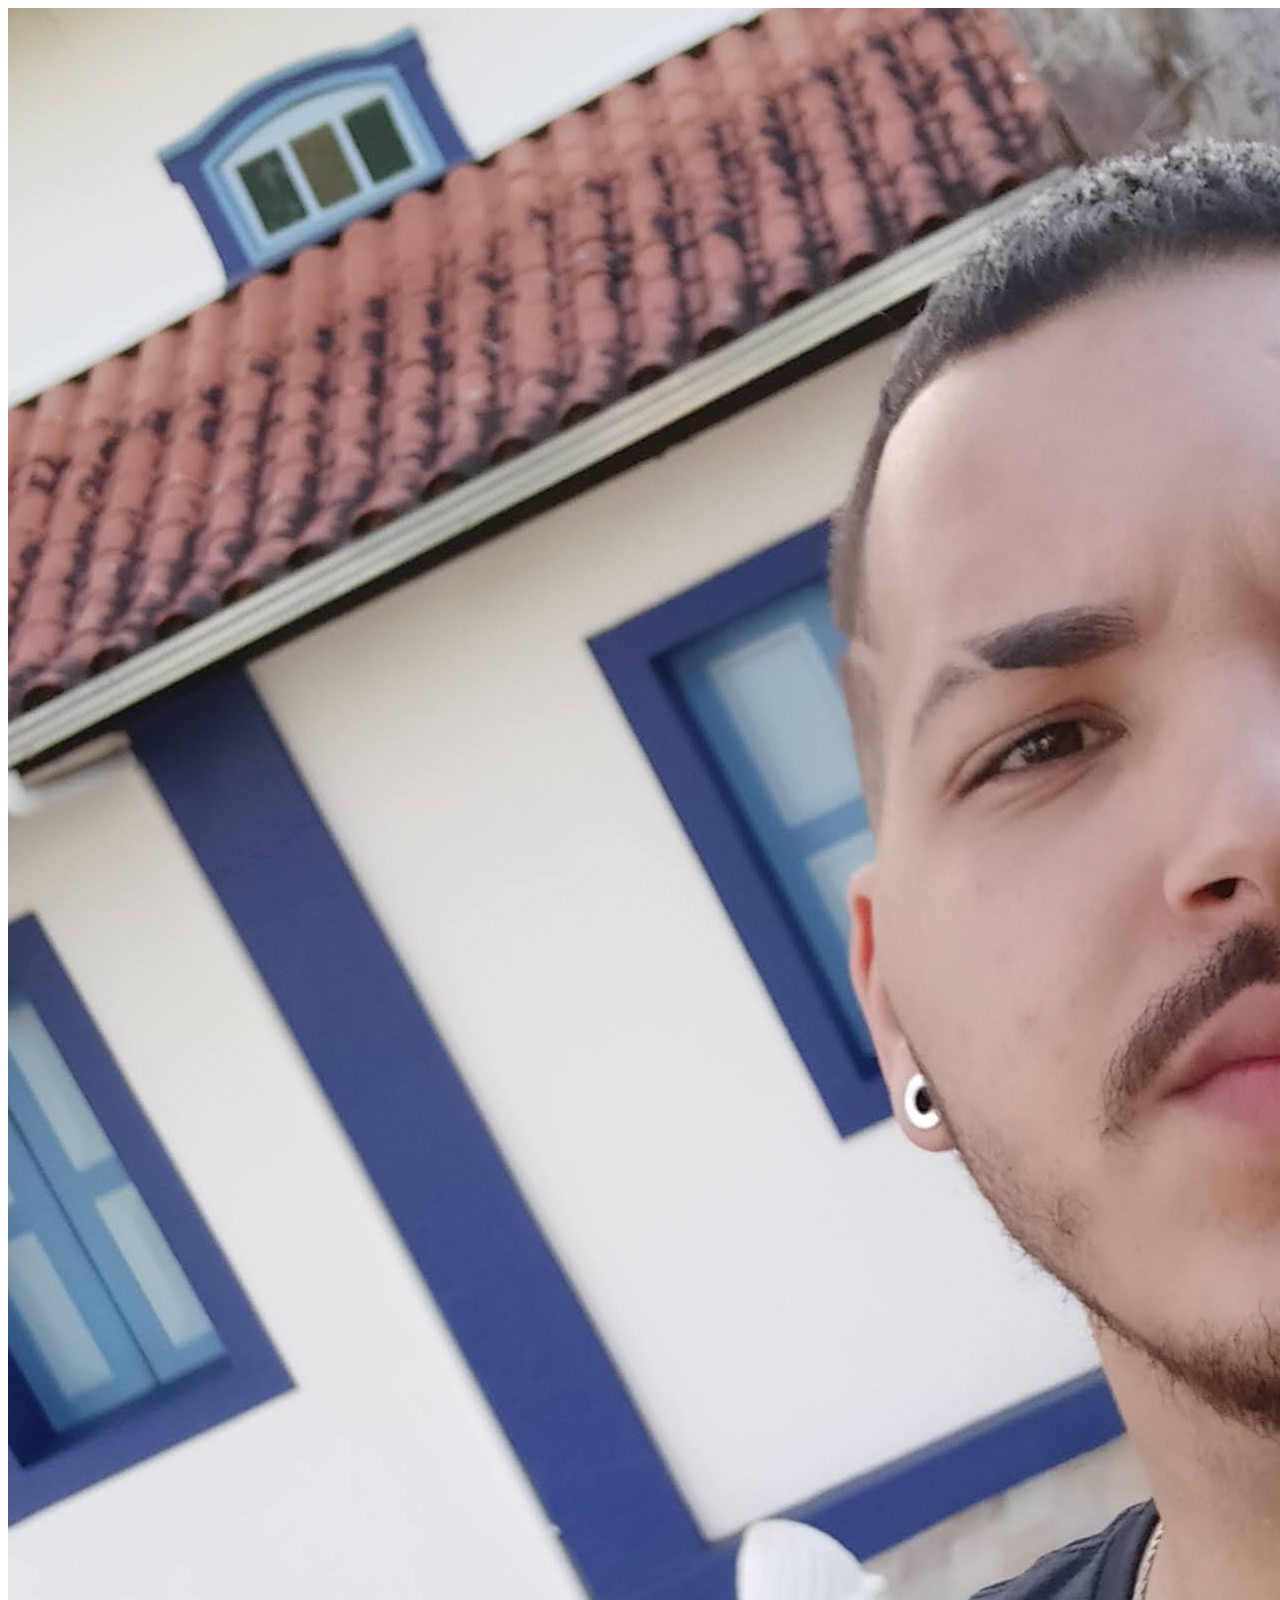
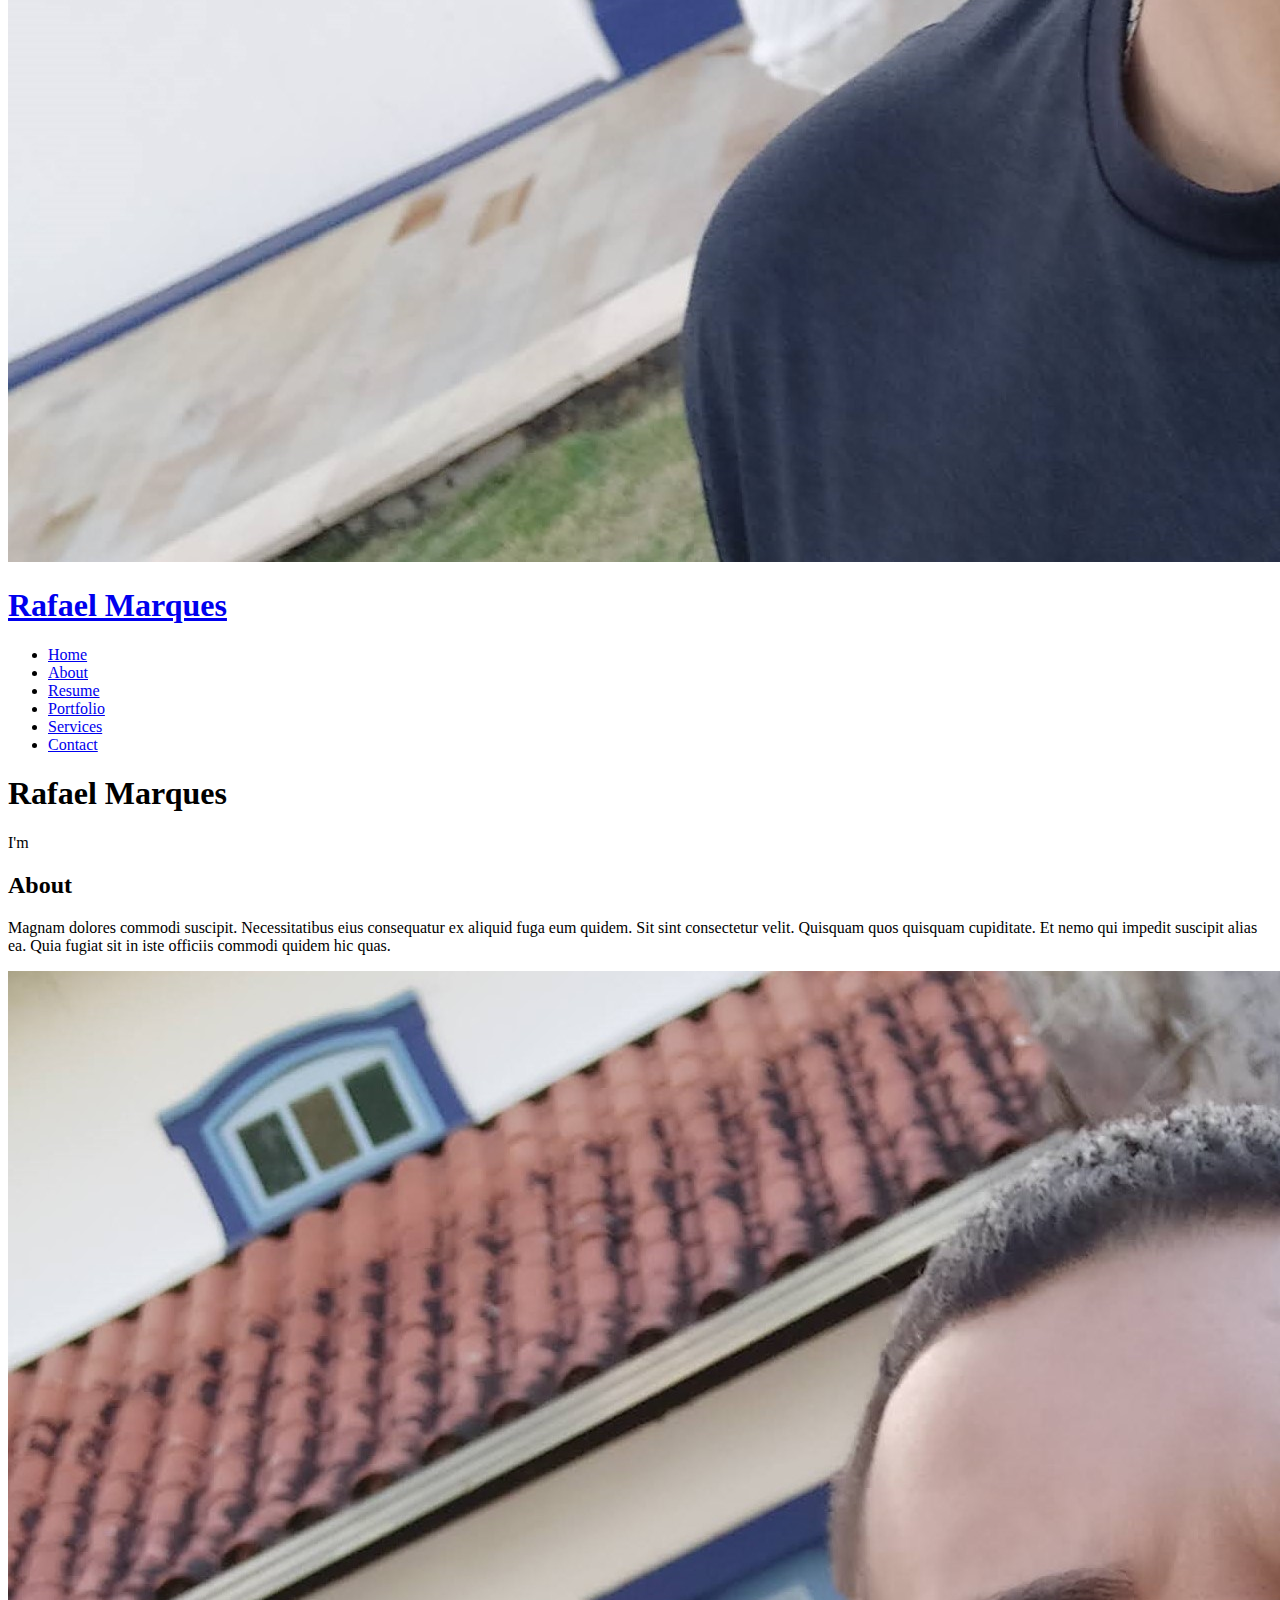
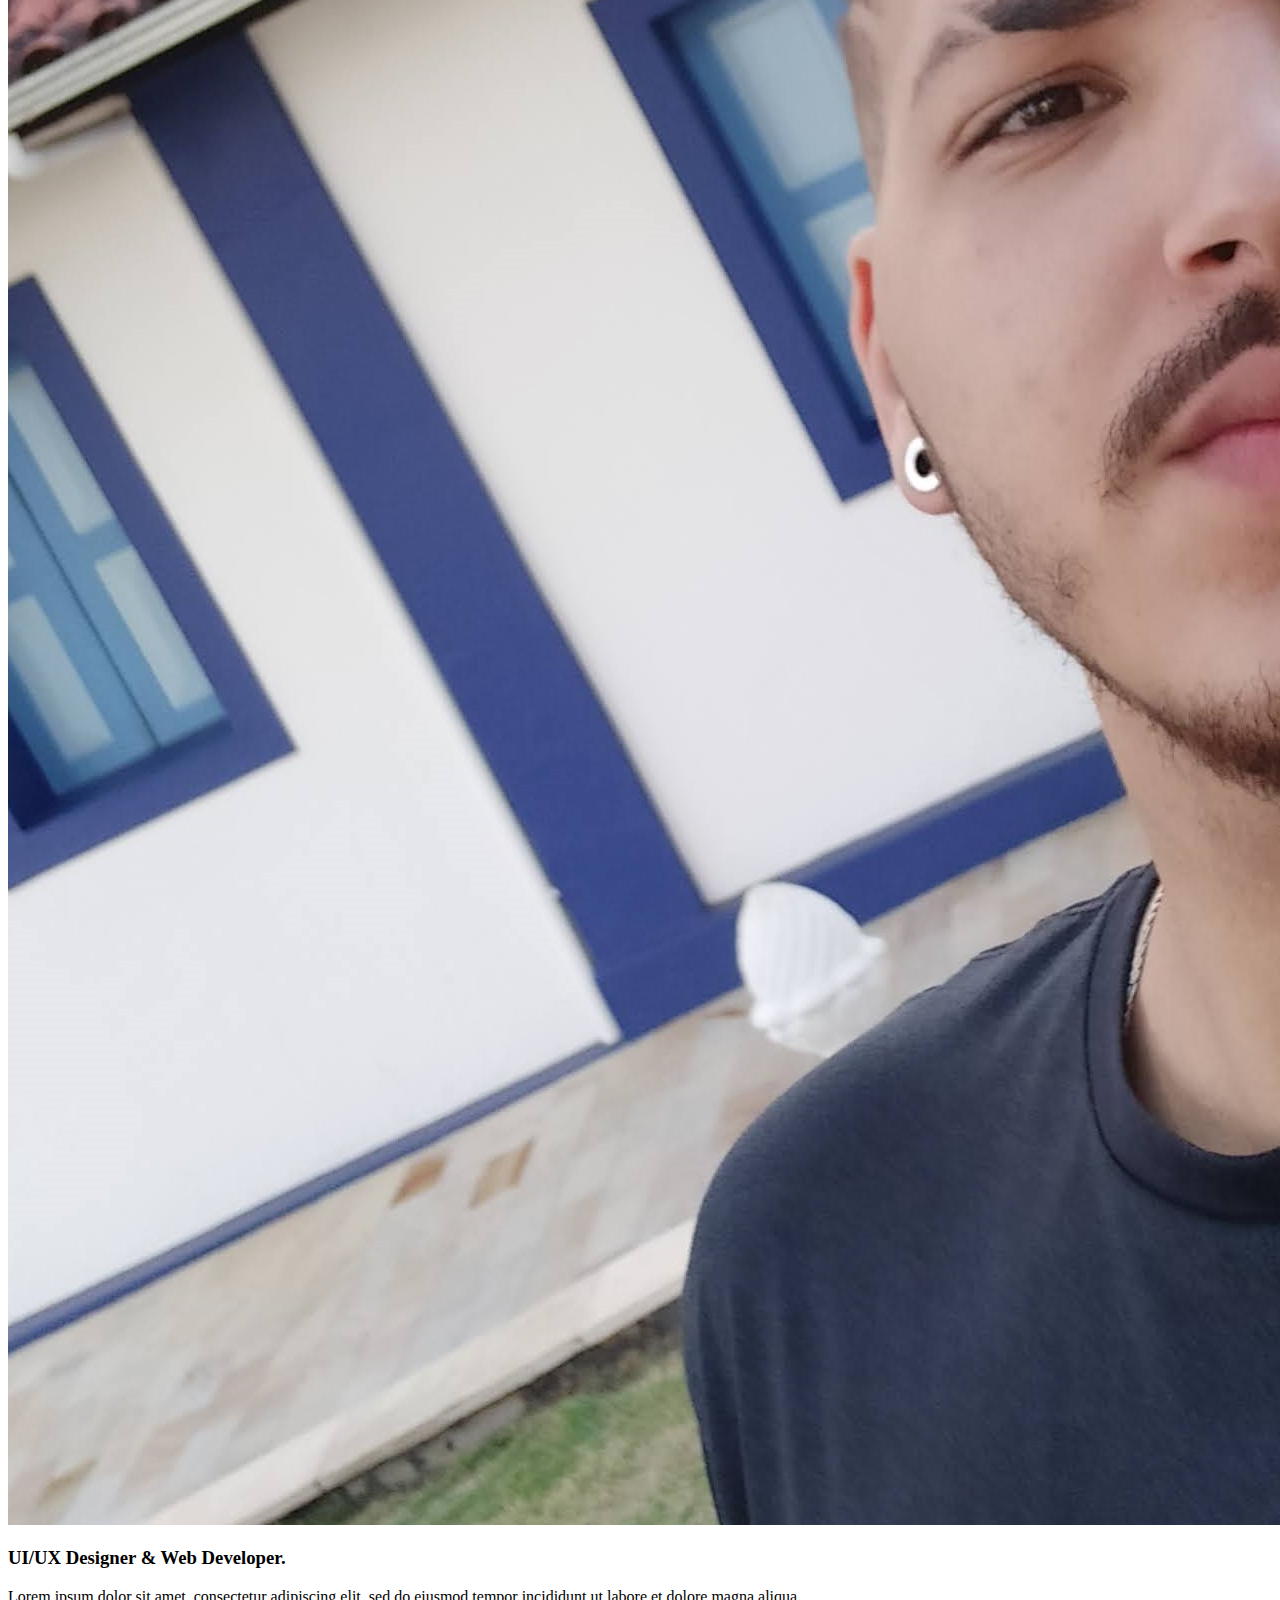
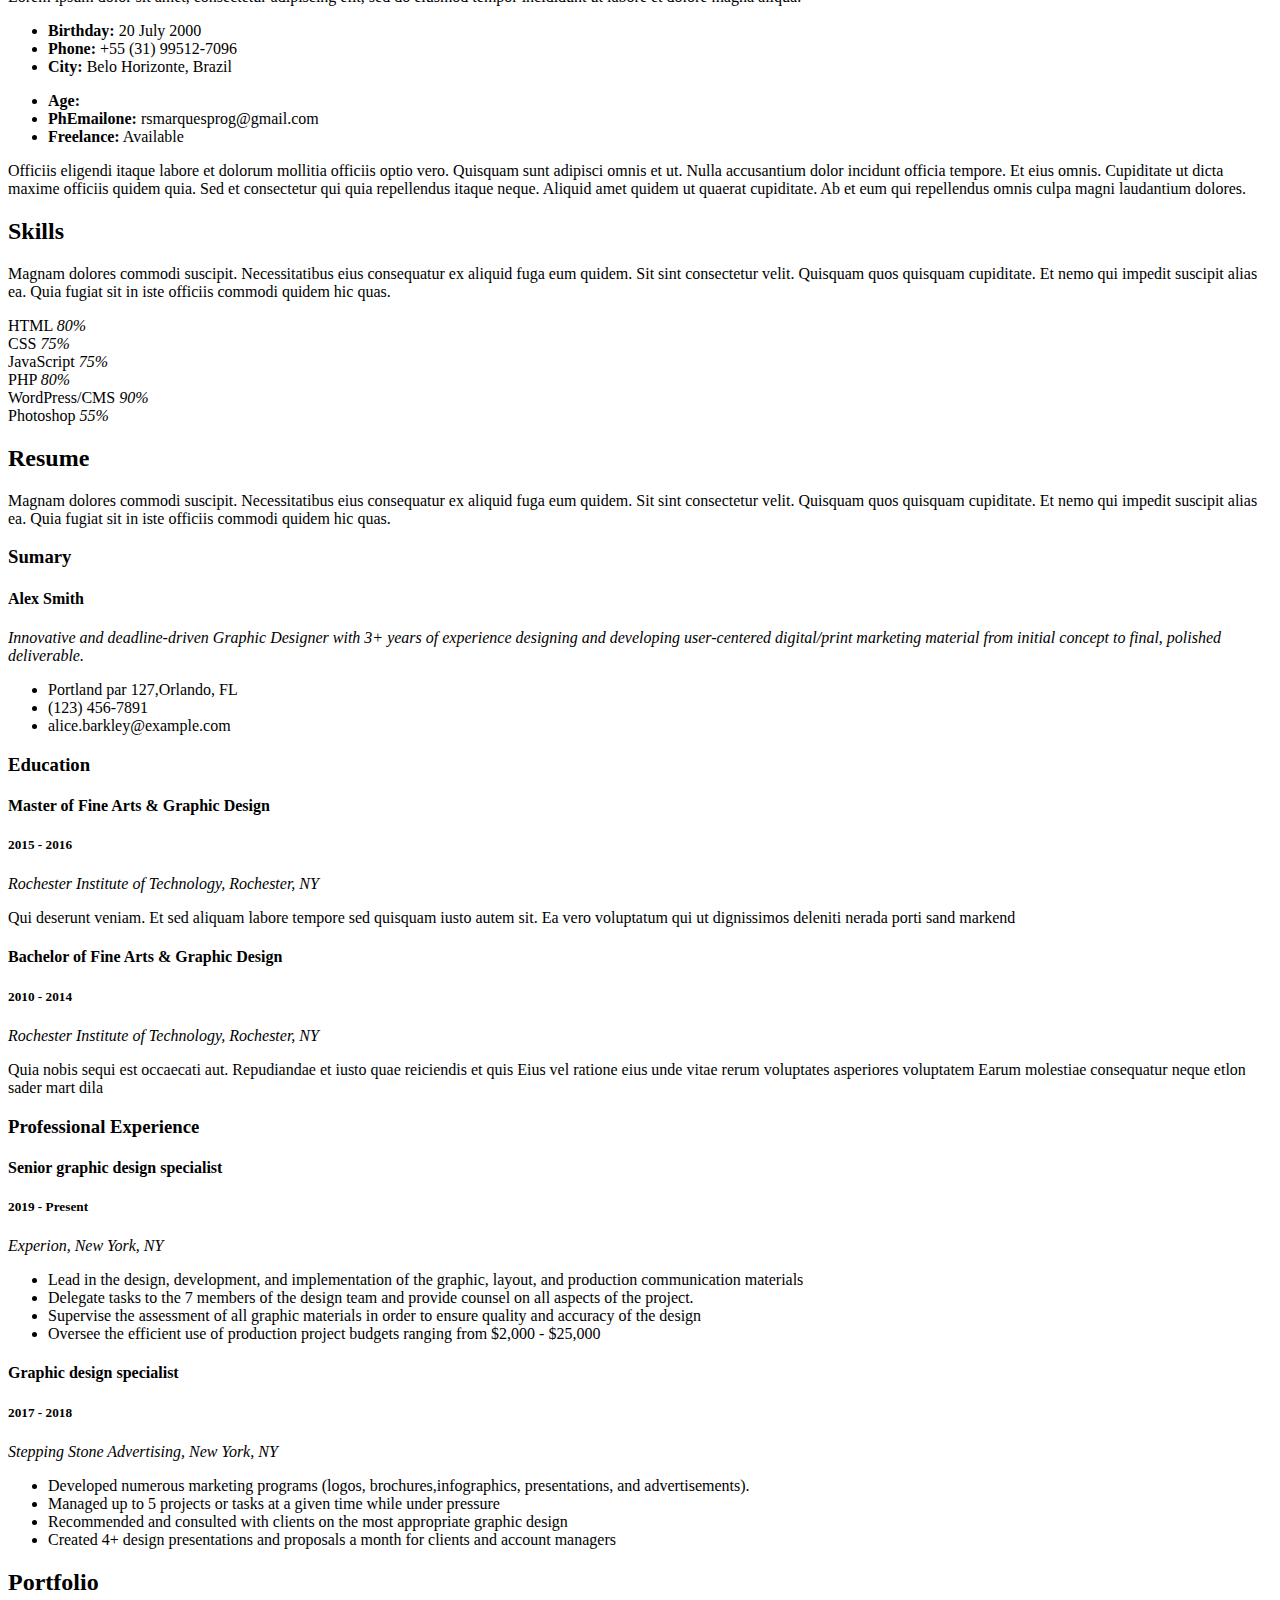
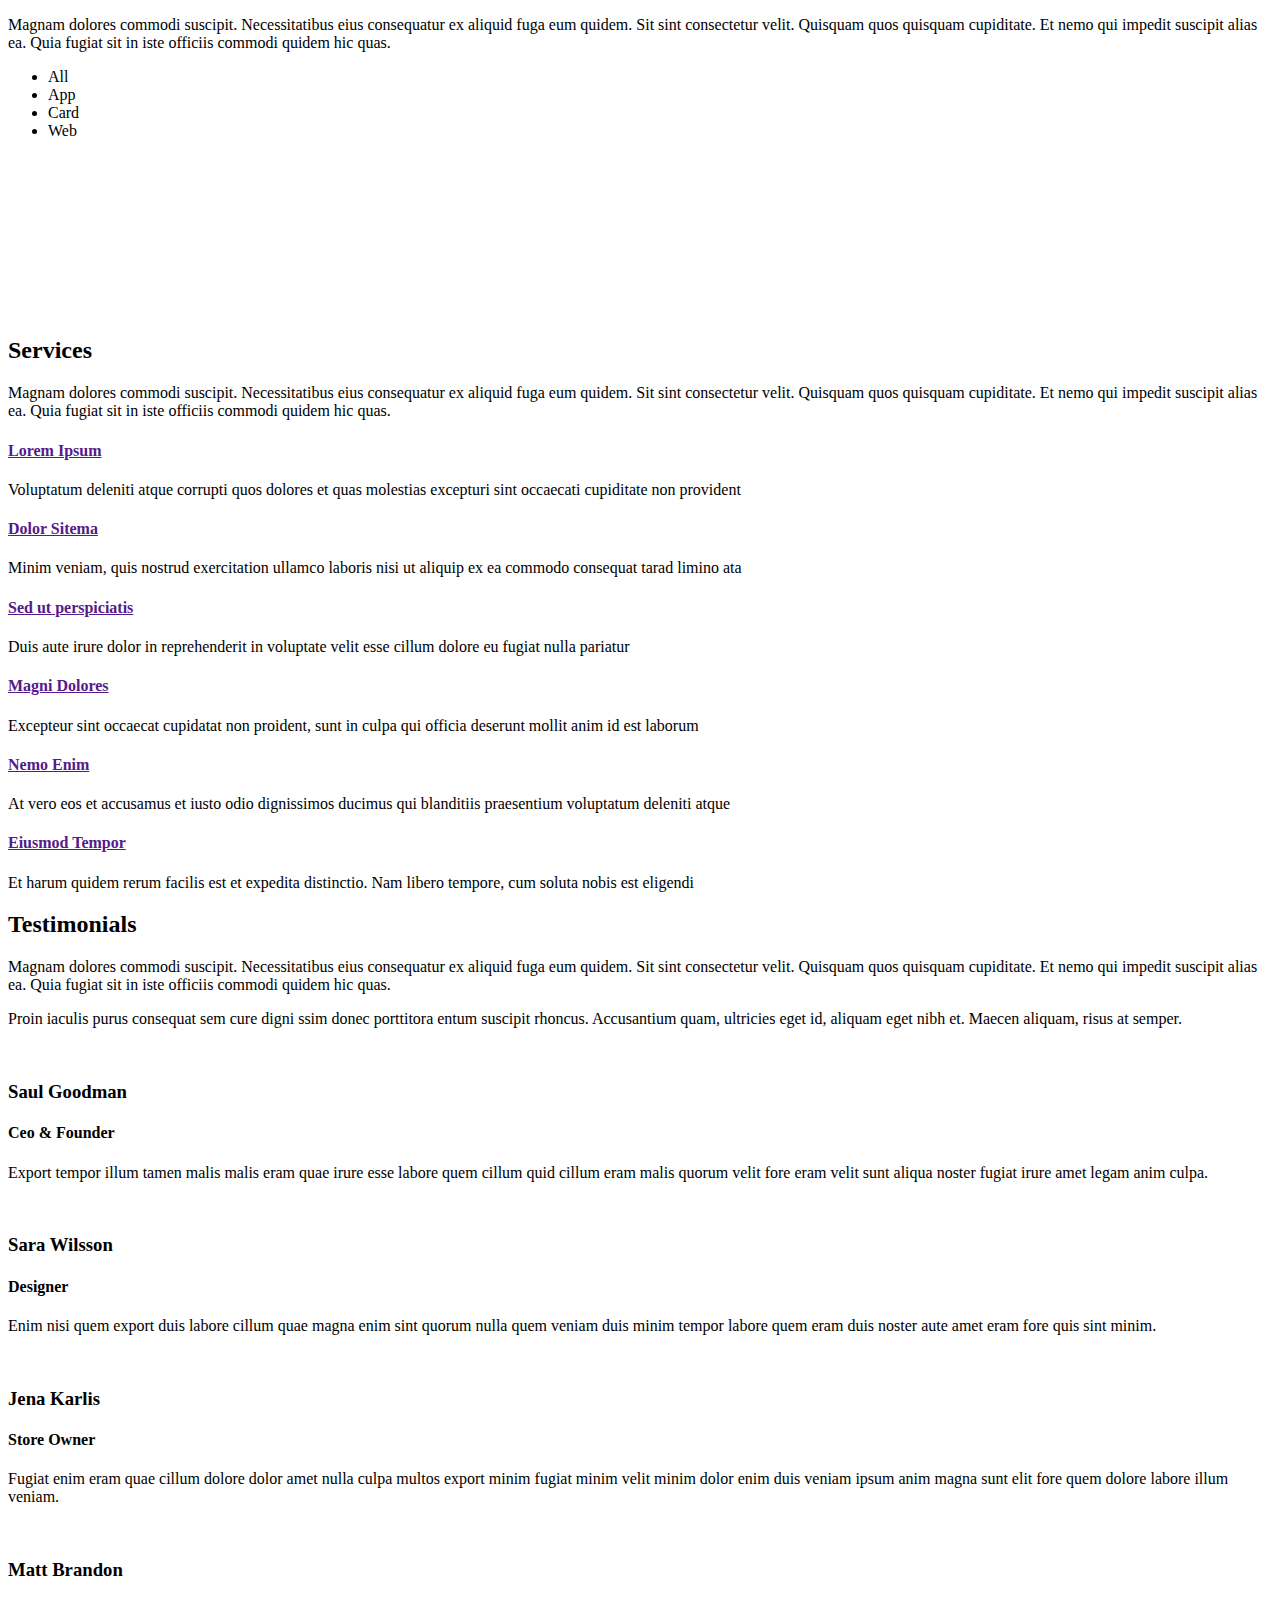
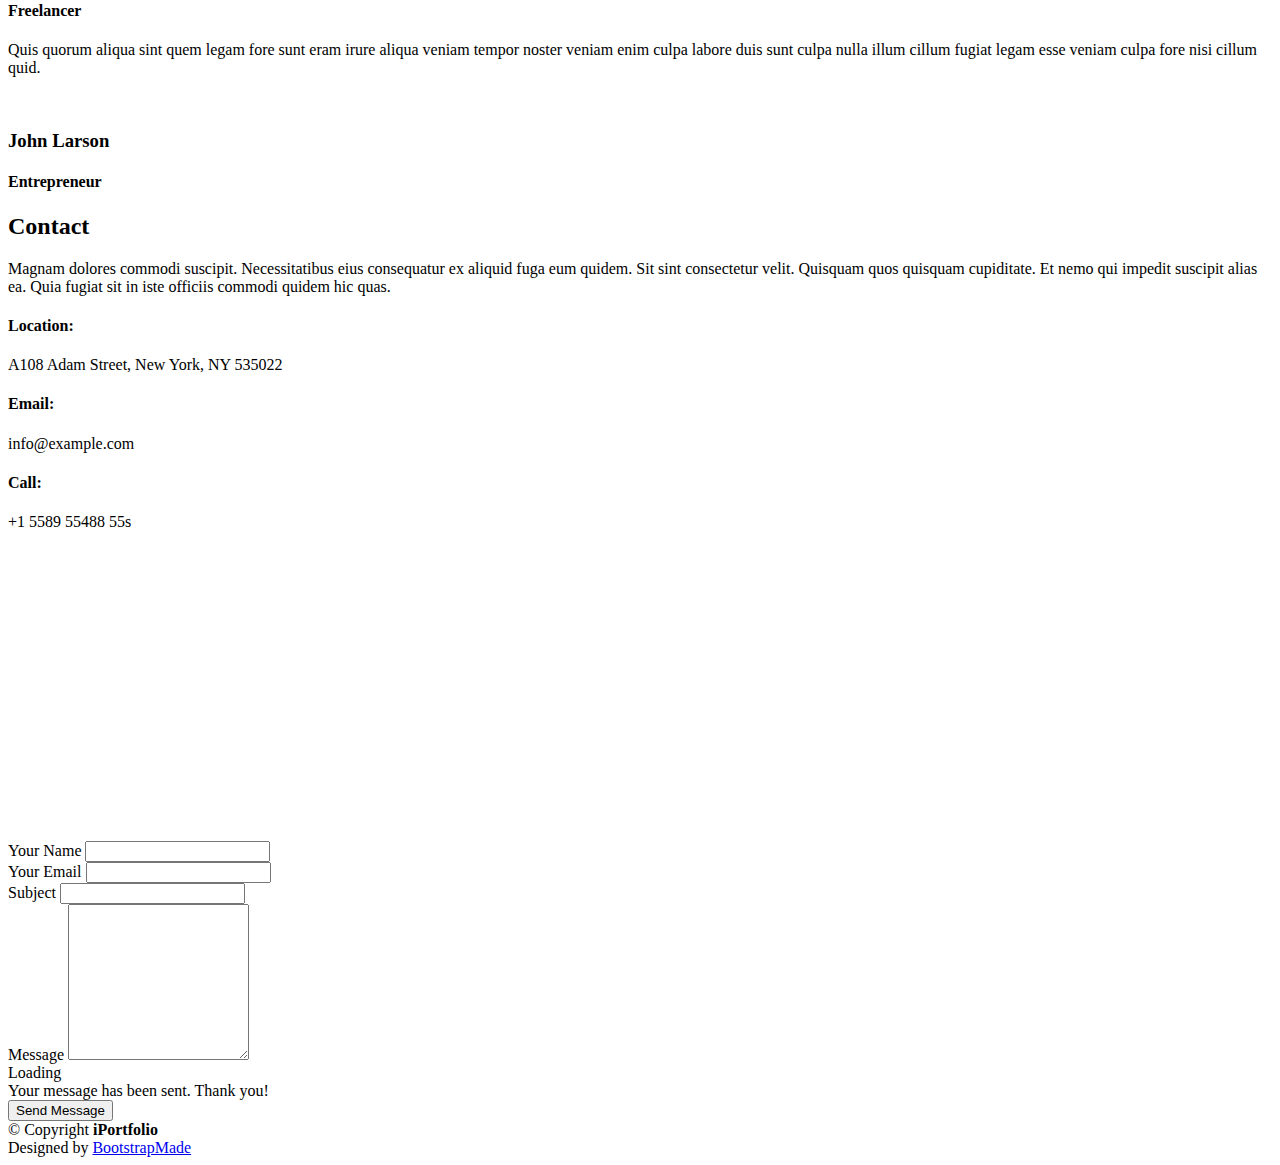
==== commit 10548b8a: "Edit tasks" ====
--- a/index.html
+++ b/index.html
@@ -73,7 +73,7 @@
   <section id="hero" class="d-flex flex-column justify-content-center align-items-center">
     <div class="hero-container" data-aos="fade-in">
       <h1>Rafael Marques</h1>
-      <p>I'm <span class="typed" data-typed-items="Designer, Developer, Freelancer, Photographer"></span></p>
+      <p>I'm <span class="typed" data-typed-items="Designer, Developer, Freelancer"></span></p>
     </div>
   </section><!-- End Hero -->
 
